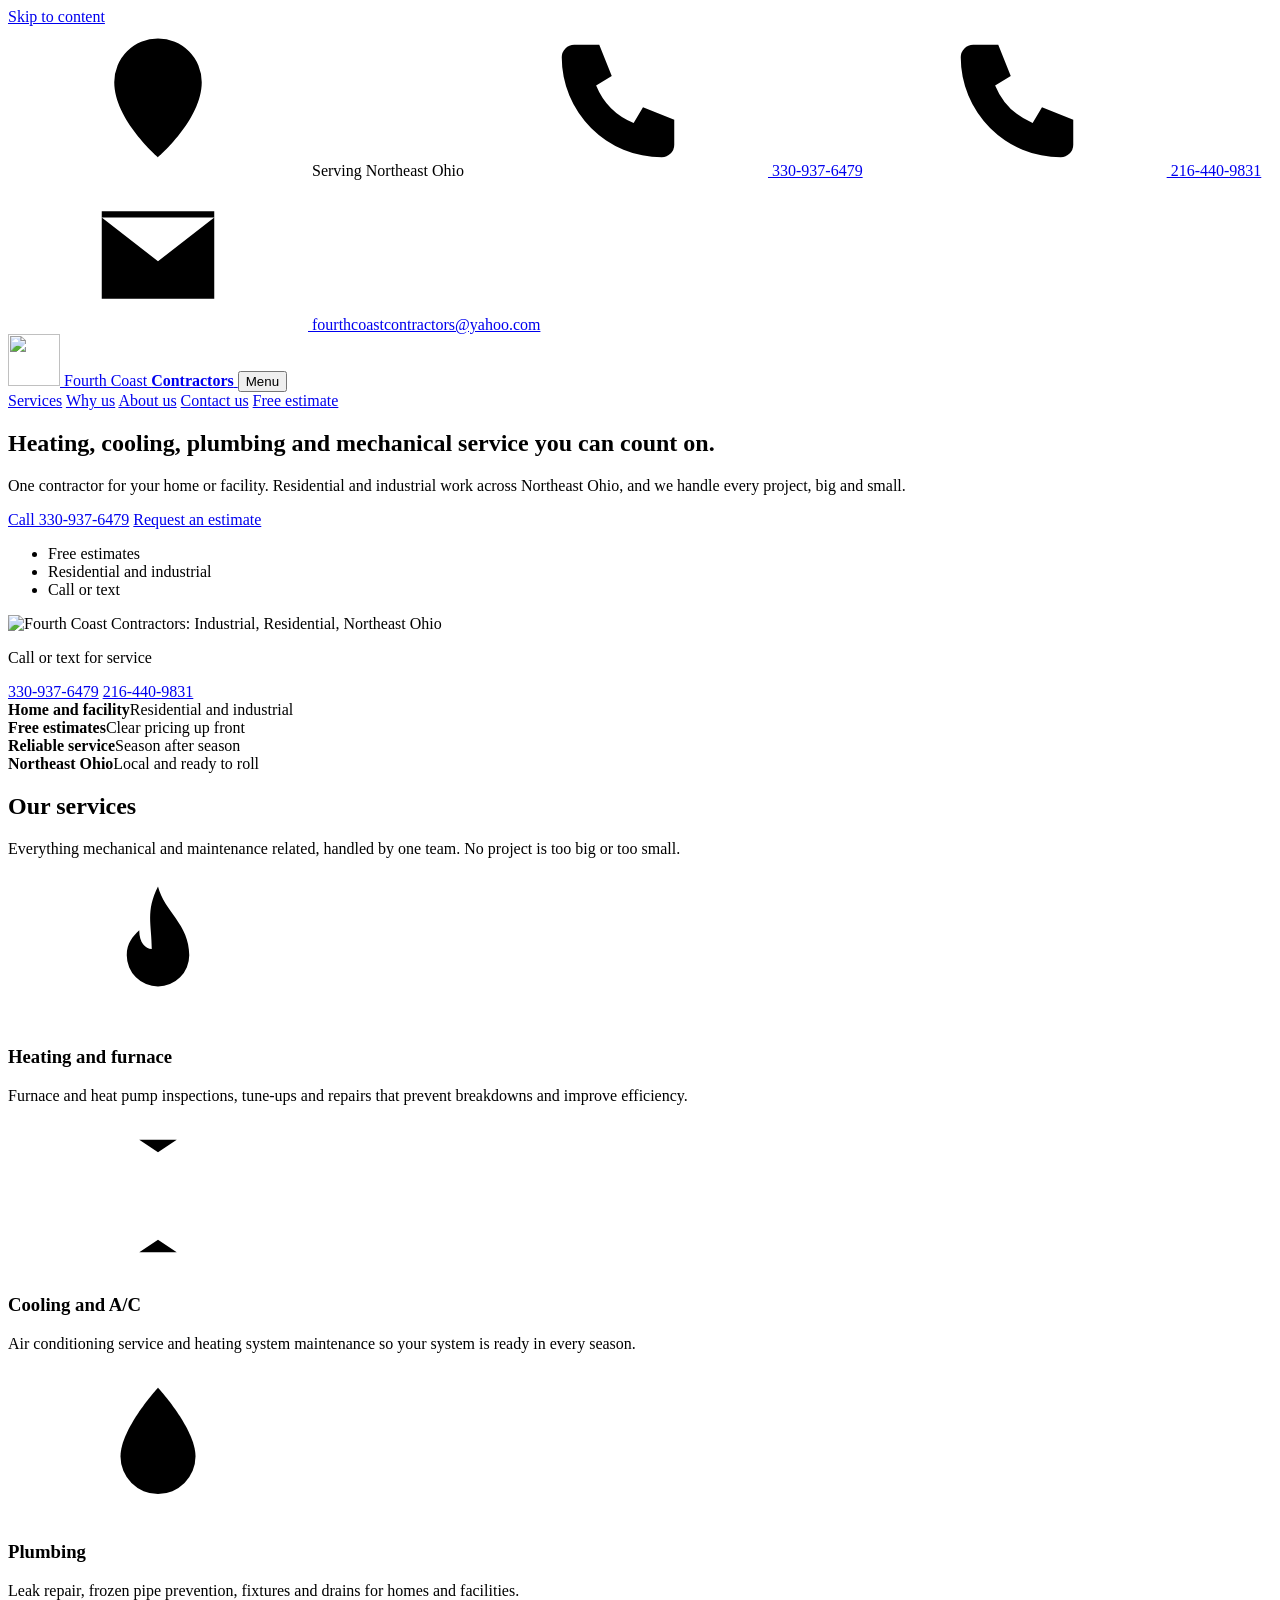
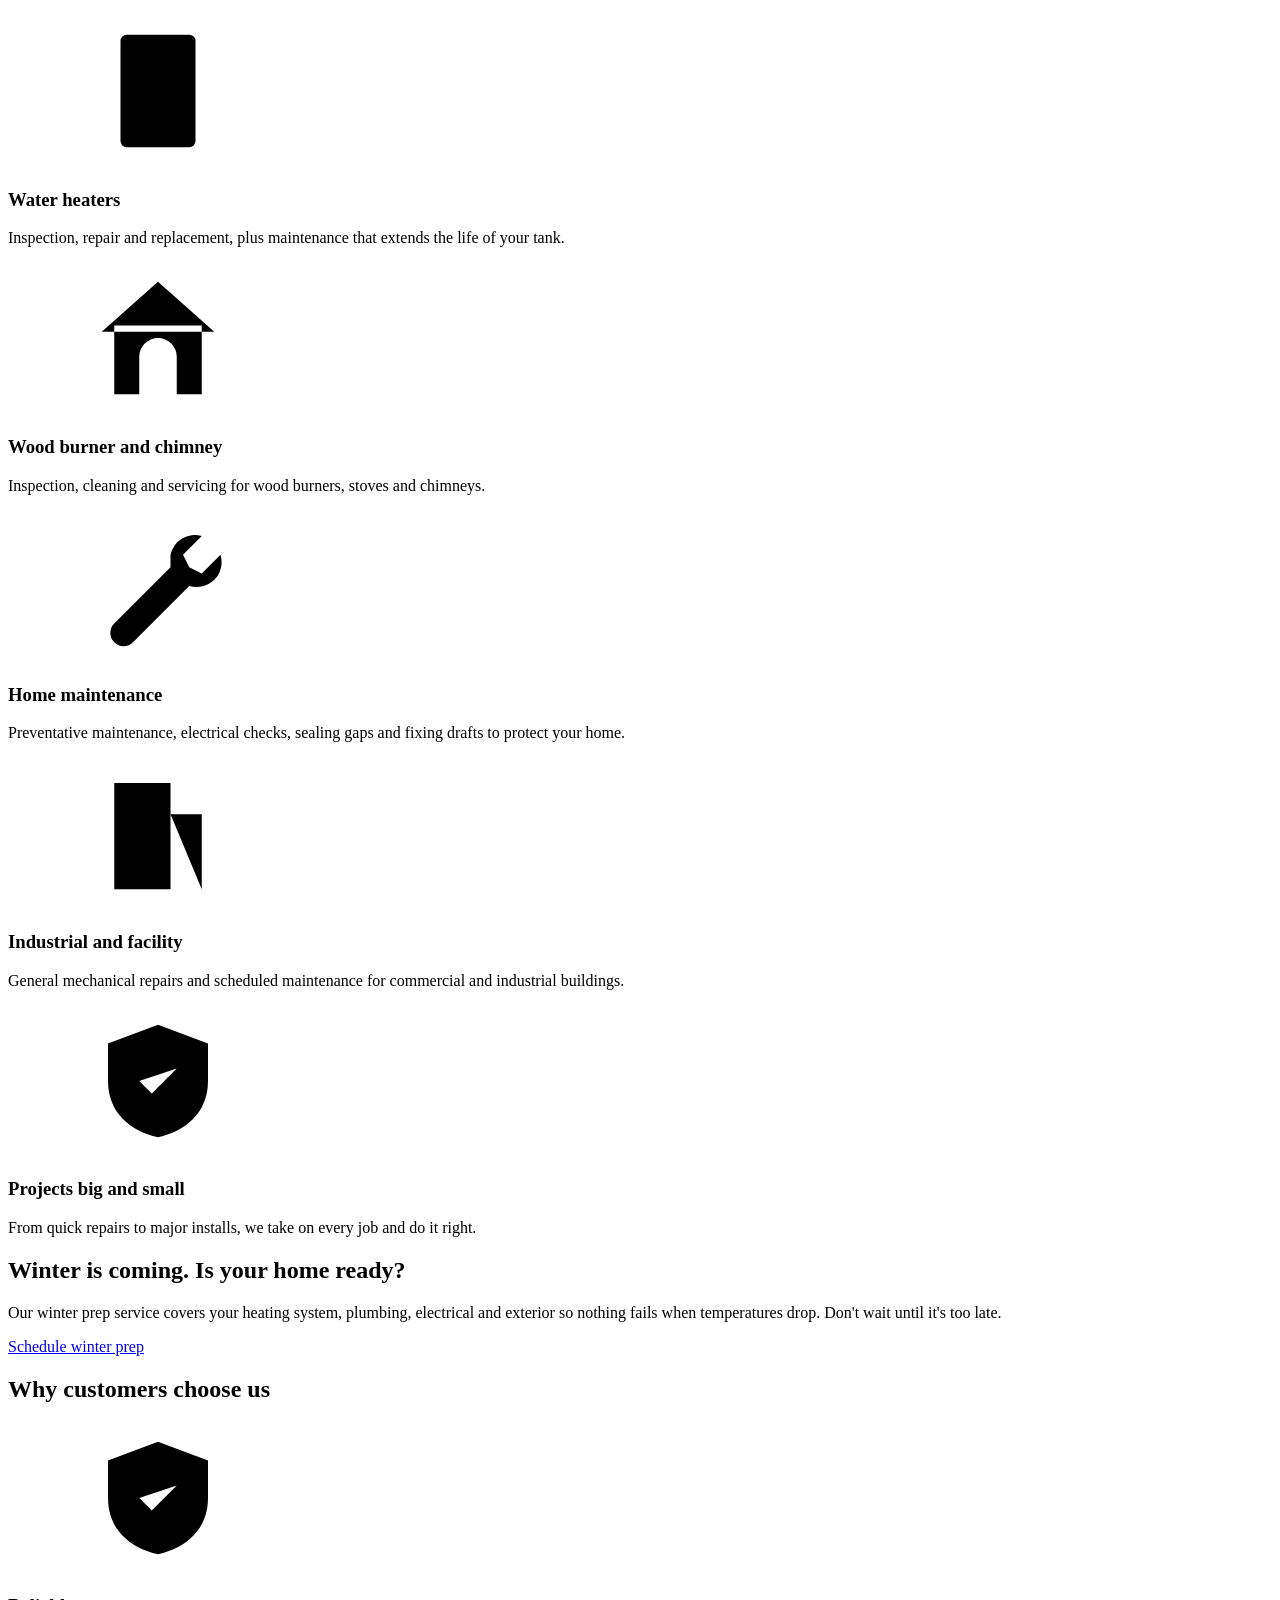
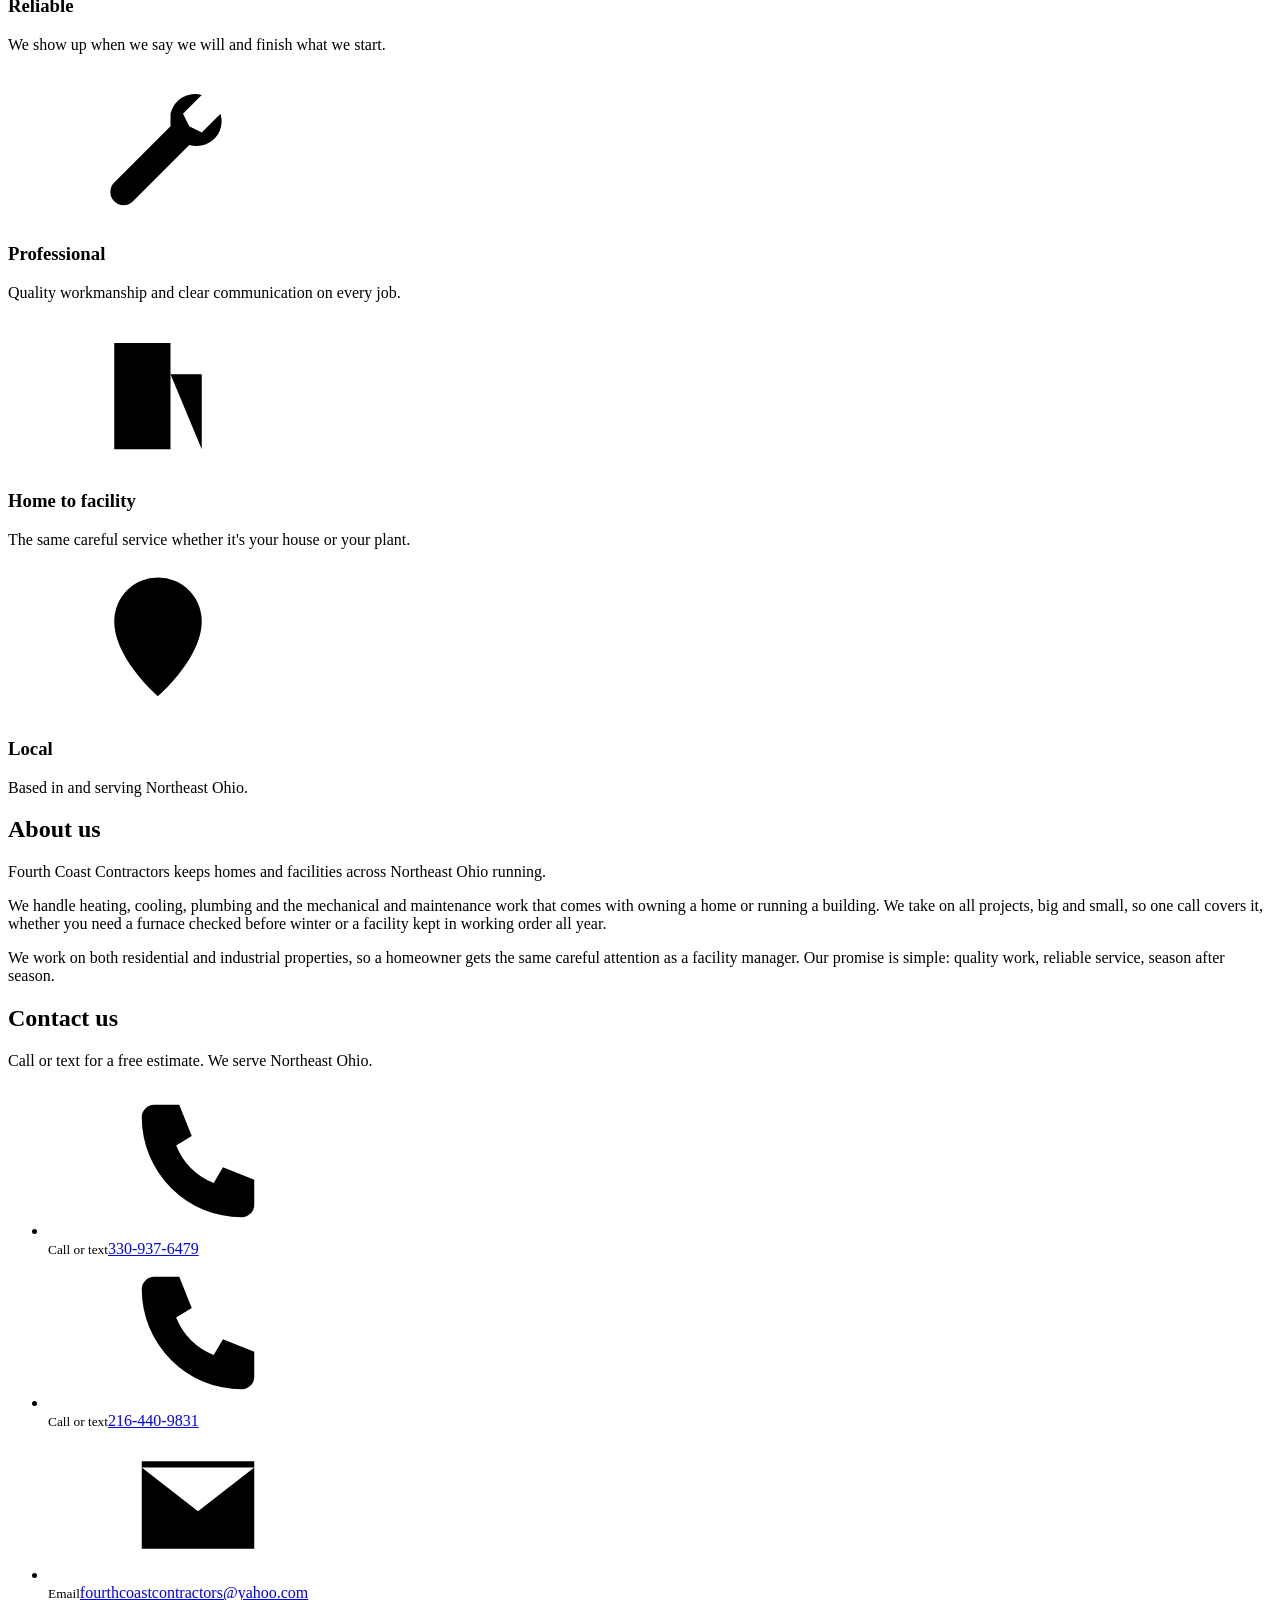
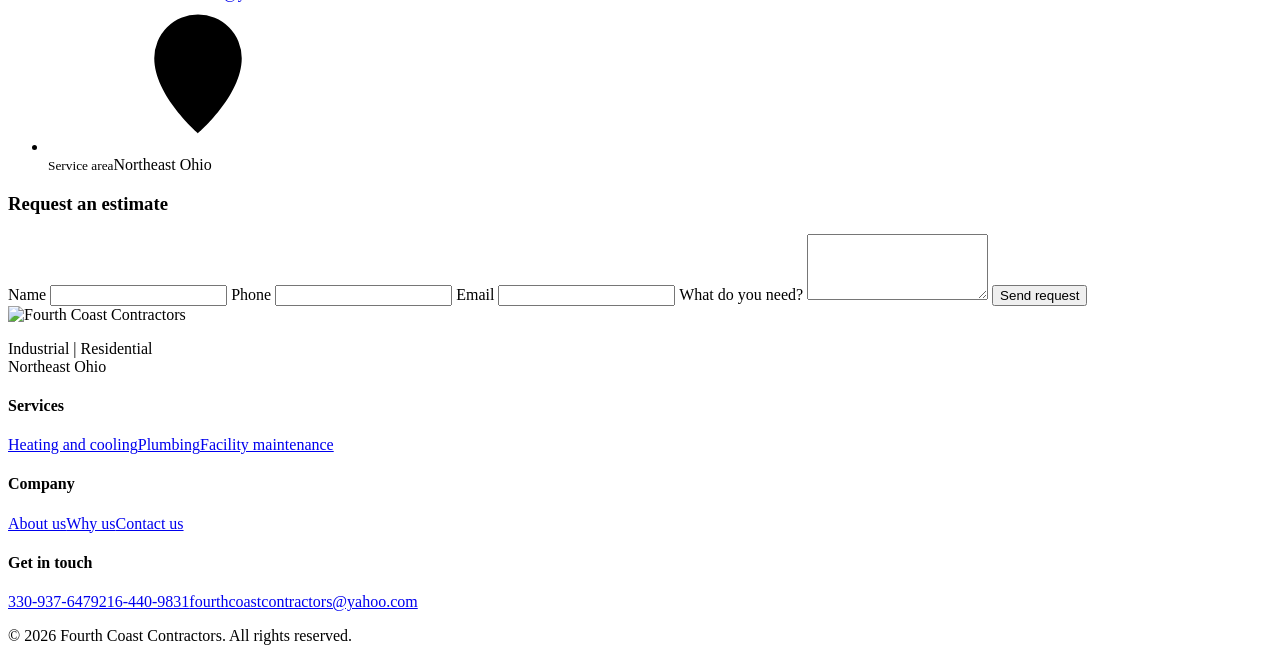
==== index.html @ 5d420573 "Add files via upload" ====
<!DOCTYPE html>
<html lang="en">
<head>
<meta charset="utf-8">
<meta name="viewport" content="width=device-width, initial-scale=1">
<title>Fourth Coast Contractors | HVAC, Plumbing &amp; Mechanical Service in Northeast Ohio</title>
<meta name="description" content="Residential and industrial heating, cooling, plumbing and mechanical maintenance across Northeast Ohio. Projects big and small. Call or text 330-937-6479.">
<meta property="og:title" content="Fourth Coast Contractors">
<meta property="og:description" content="Home and facility heating, cooling, plumbing and mechanical service in Northeast Ohio.">
<meta property="og:image" content="assets/logo.png">
<link rel="icon" href="assets/favicon.png">
<link rel="preconnect" href="https://fonts.googleapis.com">
<link rel="preconnect" href="https://fonts.gstatic.com" crossorigin>
<link href="https://fonts.googleapis.com/css2?family=Barlow+Condensed:wght@600;700;800&family=Barlow:wght@400;500;600&display=swap" rel="stylesheet">
<link rel="stylesheet" href="css/styles.css">
</head>
<body>

<svg width="0" height="0" style="position:absolute" aria-hidden="true">
  <defs>
    <symbol id="i-flame" viewBox="0 0 24 24"><path d="M12 2c1 4 5 6 5 11a5 5 0 0 1-10 0c0-2 1-3 2-4 0 2 1 3 2 3 0-4-1-6 1-10z"/></symbol>
    <symbol id="i-snow" viewBox="0 0 24 24"><path d="M12 2v20M4 7l16 10M20 7 4 17M9 3l3 2 3-2M9 21l3-2 3 2"/></symbol>
    <symbol id="i-drop" viewBox="0 0 24 24"><path d="M12 3s6 6.5 6 11a6 6 0 0 1-12 0c0-4.5 6-11 6-11z"/></symbol>
    <symbol id="i-tank" viewBox="0 0 24 24"><path d="M7 3h10a1 1 0 0 1 1 1v16a1 1 0 0 1-1 1H7a1 1 0 0 1-1-1V4a1 1 0 0 1 1-1zM9 17h6M9 7h6"/></symbol>
    <symbol id="i-hearth" viewBox="0 0 24 24"><path d="M3 11 12 3l9 8M5 10v11h14V10M9 21v-6a3 3 0 0 1 6 0v6"/></symbol>
    <symbol id="i-chimney" viewBox="0 0 24 24"><path d="M8 21V9h8v12M6 9h12M10 5h4v4h-4zM11 2c0 1 2 1 2 2"/></symbol>
    <symbol id="i-wrench" viewBox="0 0 24 24"><path d="M14 7a4 4 0 0 1 5-3l-3 3 1 2 2 1 3-3a4 4 0 0 1-5 5L8 21a2 2 0 0 1-3-3l9-9z"/></symbol>
    <symbol id="i-build" viewBox="0 0 24 24"><path d="M3 21h18M5 21V4h9v17M14 9h5v12M8 8h3M8 12h3M8 16h3"/></symbol>
    <symbol id="i-check" viewBox="0 0 24 24"><path d="M12 3l8 3v6c0 5-3.5 8-8 9-4.5-1-8-4-8-9V6zM9 12l2 2 4-4"/></symbol>
    <symbol id="i-phone" viewBox="0 0 24 24"><path d="M5 3h4l2 5-2.5 1.5a11 11 0 0 0 6 6L16 13l5 2v4a2 2 0 0 1-2 2A16 16 0 0 1 3 5a2 2 0 0 1 2-2z"/></symbol>
    <symbol id="i-mail" viewBox="0 0 24 24"><path d="M3 5h18v14H3zM3 6l9 7 9-7"/></symbol>
    <symbol id="i-pin" viewBox="0 0 24 24"><path d="M12 21s7-6 7-12a7 7 0 0 0-14 0c0 6 7 12 7 12zM12 11.5a2.5 2.5 0 1 0 0-5 2.5 2.5 0 0 0 0 5z"/></symbol>
  </defs>
</svg>

<a class="skip" href="#main">Skip to content</a>

<div class="topbar">
  <div class="wrap">
    <span><svg class="ic"><use href="#i-pin"/></svg> Serving Northeast Ohio</span>
    <span class="topbar-links">
      <a href="tel:+13309376479"><svg class="ic"><use href="#i-phone"/></svg> 330-937-6479</a>
      <a href="tel:+12164409831"><svg class="ic"><use href="#i-phone"/></svg> 216-440-9831</a>
      <a class="hide-sm" href="mailto:fourthcoastcontractors@yahoo.com"><svg class="ic"><use href="#i-mail"/></svg> fourthcoastcontractors@yahoo.com</a>
    </span>
  </div>
</div>

<header class="header">
  <div class="wrap header-in">
    <a class="brand" href="#top" aria-label="Fourth Coast Contractors home">
      <img src="assets/logo.png" alt="" width="52" height="52">
      <span>Fourth Coast <b>Contractors</b></span>
    </a>
    <button class="menu-btn" aria-expanded="false" aria-controls="nav">Menu</button>
    <nav id="nav" class="nav" aria-label="Main">
      <a href="#services">Services</a>
      <a href="#why">Why us</a>
      <a href="#about">About us</a>
      <a href="#contact">Contact us</a>
      <a class="btn btn-red" href="#contact">Free estimate</a>
    </nav>
  </div>
</header>

<main id="main">

<section class="hero" id="top">
  <div class="wrap hero-in">
    <div class="hero-copy">
      <h1>Heating, cooling, plumbing and mechanical service you can count on.</h1>
      <p>One contractor for your home or facility. Residential and industrial work across Northeast Ohio, and we handle every project, big and small.</p>
      <div class="actions">
        <a class="btn btn-red" href="tel:+13309376479">Call 330-937-6479</a>
        <a class="btn btn-outline" href="#contact">Request an estimate</a>
      </div>
      <ul class="ticks">
        <li>Free estimates</li>
        <li>Residential and industrial</li>
        <li>Call or text</li>
      </ul>
    </div>
    <div class="hero-card">
      <img src="assets/logo.png" alt="Fourth Coast Contractors: Industrial, Residential, Northeast Ohio" width="320" height="320">
      <p class="hc-label">Call or text for service</p>
      <a href="tel:+13309376479">330-937-6479</a>
      <a href="tel:+12164409831">216-440-9831</a>
    </div>
  </div>
</section>

<section class="trust">
  <div class="wrap trust-in">
    <div><strong>Home and facility</strong><span>Residential and industrial</span></div>
    <div><strong>Free estimates</strong><span>Clear pricing up front</span></div>
    <div><strong>Reliable service</strong><span>Season after season</span></div>
    <div><strong>Northeast Ohio</strong><span>Local and ready to roll</span></div>
  </div>
</section>

<section class="section" id="services">
  <div class="wrap">
    <div class="sec-head">
      <h2>Our services</h2>
      <p>Everything mechanical and maintenance related, handled by one team. No project is too big or too small.</p>
    </div>
    <div class="grid">
      <article class="card"><svg class="ic-lg"><use href="#i-flame"/></svg><h3>Heating and furnace</h3><p>Furnace and heat pump inspections, tune-ups and repairs that prevent breakdowns and improve efficiency.</p></article>
      <article class="card"><svg class="ic-lg"><use href="#i-snow"/></svg><h3>Cooling and A/C</h3><p>Air conditioning service and heating system maintenance so your system is ready in every season.</p></article>
      <article class="card"><svg class="ic-lg"><use href="#i-drop"/></svg><h3>Plumbing</h3><p>Leak repair, frozen pipe prevention, fixtures and drains for homes and facilities.</p></article>
      <article class="card"><svg class="ic-lg"><use href="#i-tank"/></svg><h3>Water heaters</h3><p>Inspection, repair and replacement, plus maintenance that extends the life of your tank.</p></article>
      <article class="card"><svg class="ic-lg"><use href="#i-hearth"/></svg><h3>Wood burner and chimney</h3><p>Inspection, cleaning and servicing for wood burners, stoves and chimneys.</p></article>
      <article class="card"><svg class="ic-lg"><use href="#i-wrench"/></svg><h3>Home maintenance</h3><p>Preventative maintenance, electrical checks, sealing gaps and fixing drafts to protect your home.</p></article>
      <article class="card"><svg class="ic-lg"><use href="#i-build"/></svg><h3>Industrial and facility</h3><p>General mechanical repairs and scheduled maintenance for commercial and industrial buildings.</p></article>
      <article class="card"><svg class="ic-lg"><use href="#i-check"/></svg><h3>Projects big and small</h3><p>From quick repairs to major installs, we take on every job and do it right.</p></article>
    </div>
  </div>
</section>

<section class="winter">
  <div class="wrap winter-in">
    <div>
      <h2>Winter is coming. Is your home ready?</h2>
      <p>Our winter prep service covers your heating system, plumbing, electrical and exterior so nothing fails when temperatures drop. Don't wait until it's too late.</p>
    </div>
    <a class="btn btn-white" href="#contact">Schedule winter prep</a>
  </div>
</section>

<section class="section alt" id="why">
  <div class="wrap">
    <div class="sec-head">
      <h2>Why customers choose us</h2>
    </div>
    <div class="why">
      <div><svg class="ic-lg"><use href="#i-check"/></svg><h3>Reliable</h3><p>We show up when we say we will and finish what we start.</p></div>
      <div><svg class="ic-lg"><use href="#i-wrench"/></svg><h3>Professional</h3><p>Quality workmanship and clear communication on every job.</p></div>
      <div><svg class="ic-lg"><use href="#i-build"/></svg><h3>Home to facility</h3><p>The same careful service whether it's your house or your plant.</p></div>
      <div><svg class="ic-lg"><use href="#i-pin"/></svg><h3>Local</h3><p>Based in and serving Northeast Ohio.</p></div>
    </div>
  </div>
</section>

<section class="section" id="about">
  <div class="wrap split">
    <div>
      <h2>About us</h2>
      <p class="lead">Fourth Coast Contractors keeps homes and facilities across Northeast Ohio running.</p>
    </div>
    <div class="prose">
      <p>We handle heating, cooling, plumbing and the mechanical and maintenance work that comes with owning a home or running a building. We take on all projects, big and small, so one call covers it, whether you need a furnace checked before winter or a facility kept in working order all year.</p>
      <p>We work on both residential and industrial properties, so a homeowner gets the same careful attention as a facility manager. Our promise is simple: quality work, reliable service, season after season.</p>
    </div>
  </div>
</section>

<section class="section dark" id="contact">
  <div class="wrap split">
    <div>
      <h2>Contact us</h2>
      <p class="lead">Call or text for a free estimate. We serve Northeast Ohio.</p>
      <ul class="contact-list">
        <li><svg class="ic"><use href="#i-phone"/></svg><div><small>Call or text</small><a href="tel:+13309376479">330-937-6479</a></div></li>
        <li><svg class="ic"><use href="#i-phone"/></svg><div><small>Call or text</small><a href="tel:+12164409831">216-440-9831</a></div></li>
        <li><svg class="ic"><use href="#i-mail"/></svg><div><small>Email</small><a href="mailto:fourthcoastcontractors@yahoo.com">fourthcoastcontractors@yahoo.com</a></div></li>
        <li><svg class="ic"><use href="#i-pin"/></svg><div><small>Service area</small>Northeast Ohio</div></li>
      </ul>
    </div>
    <!-- Opens the visitor's email app. To receive submissions directly, replace the action with a Formspree URL (see README). -->
    <form class="form" action="mailto:fourthcoastcontractors@yahoo.com" method="post" enctype="text/plain">
      <h3>Request an estimate</h3>
      <label>Name <input type="text" name="Name" autocomplete="name" required></label>
      <label>Phone <input type="tel" name="Phone" autocomplete="tel" required></label>
      <label>Email <input type="email" name="Email" autocomplete="email"></label>
      <label>What do you need? <textarea name="Message" rows="4" required></textarea></label>
      <button class="btn btn-red" type="submit">Send request</button>
    </form>
  </div>
</section>

</main>

<footer class="footer">
  <div class="wrap footer-in">
    <div class="f-brand"><img src="assets/logo.png" alt="Fourth Coast Contractors" width="84" height="84"><p>Industrial | Residential<br>Northeast Ohio</p></div>
    <div><h4>Services</h4><a href="#services">Heating and cooling</a><a href="#services">Plumbing</a><a href="#services">Facility maintenance</a></div>
    <div><h4>Company</h4><a href="#about">About us</a><a href="#why">Why us</a><a href="#contact">Contact us</a></div>
    <div><h4>Get in touch</h4><a href="tel:+13309376479">330-937-6479</a><a href="tel:+12164409831">216-440-9831</a><a href="mailto:fourthcoastcontractors@yahoo.com">fourthcoastcontractors@yahoo.com</a></div>
  </div>
  <p class="copy">&copy; <span id="yr">2026</span> Fourth Coast Contractors. All rights reserved.</p>
</footer>

<script src="js/main.js"></script>
</body>
</html>
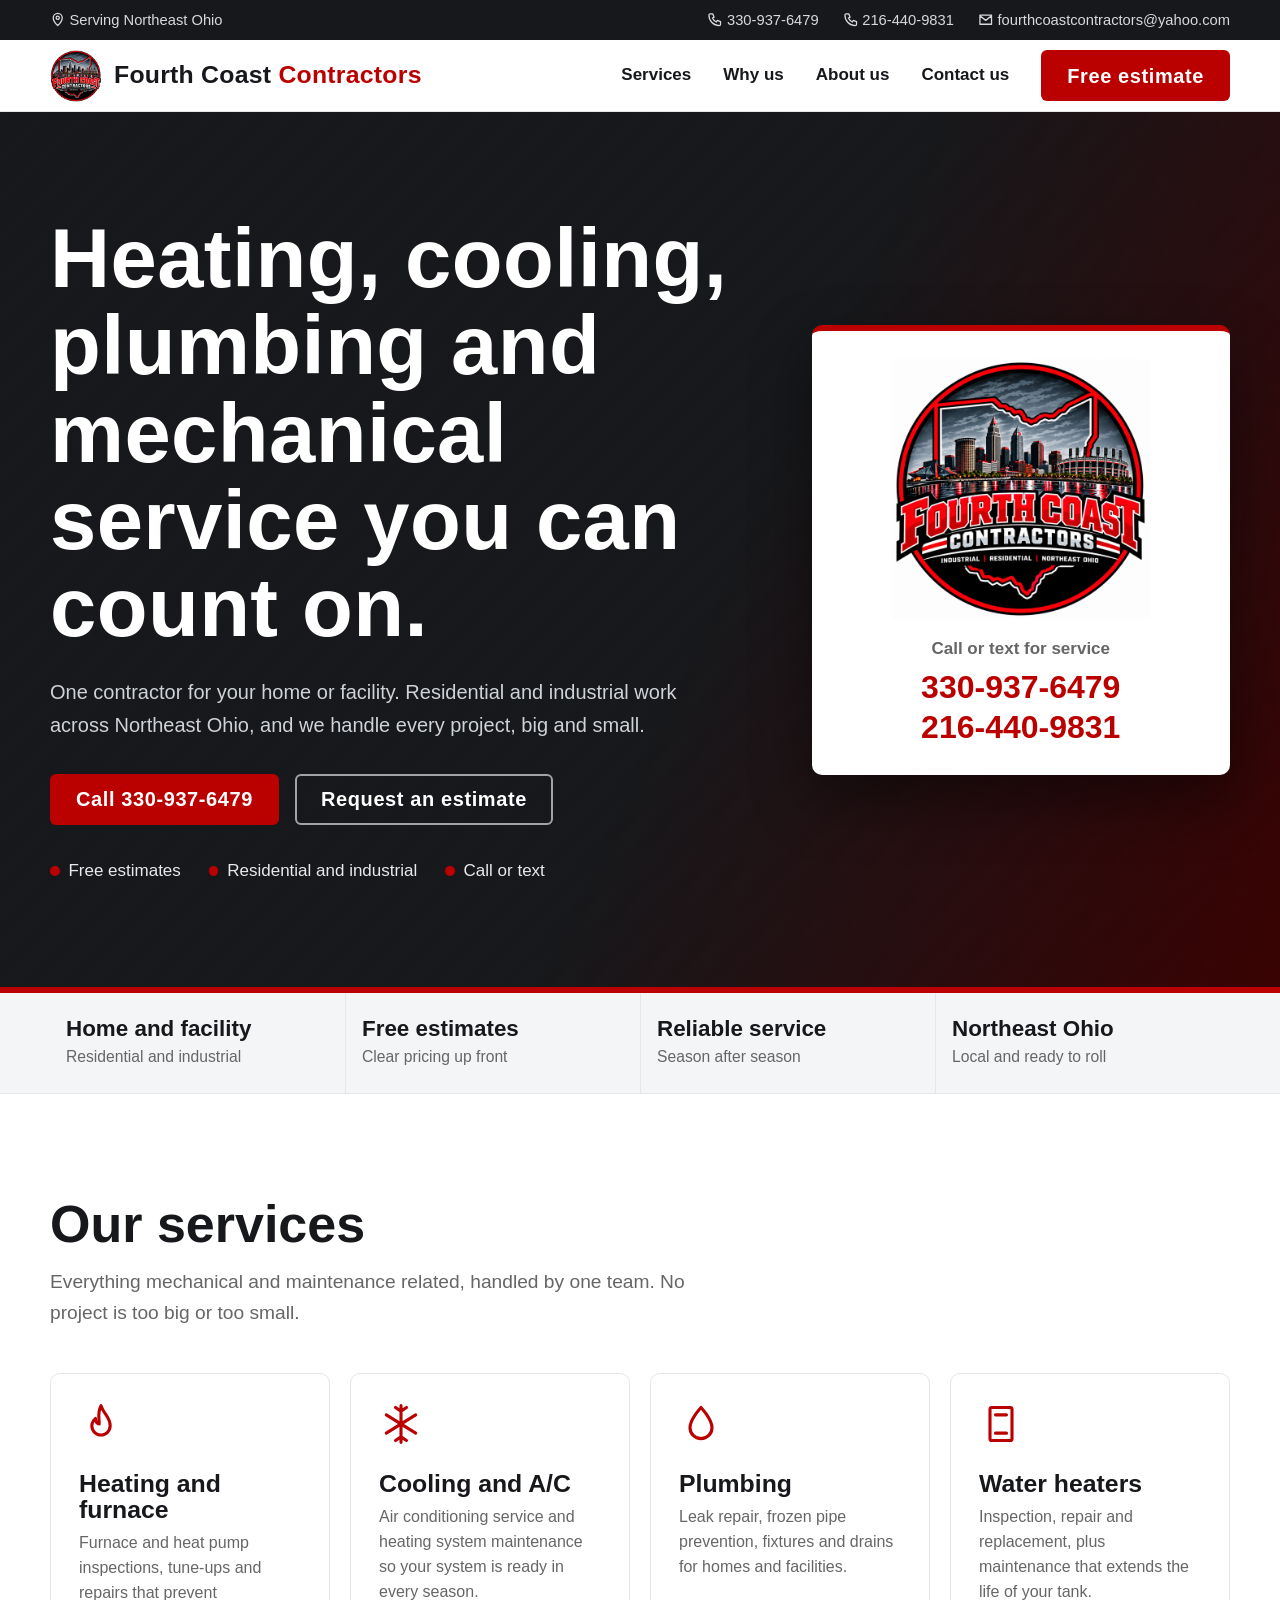
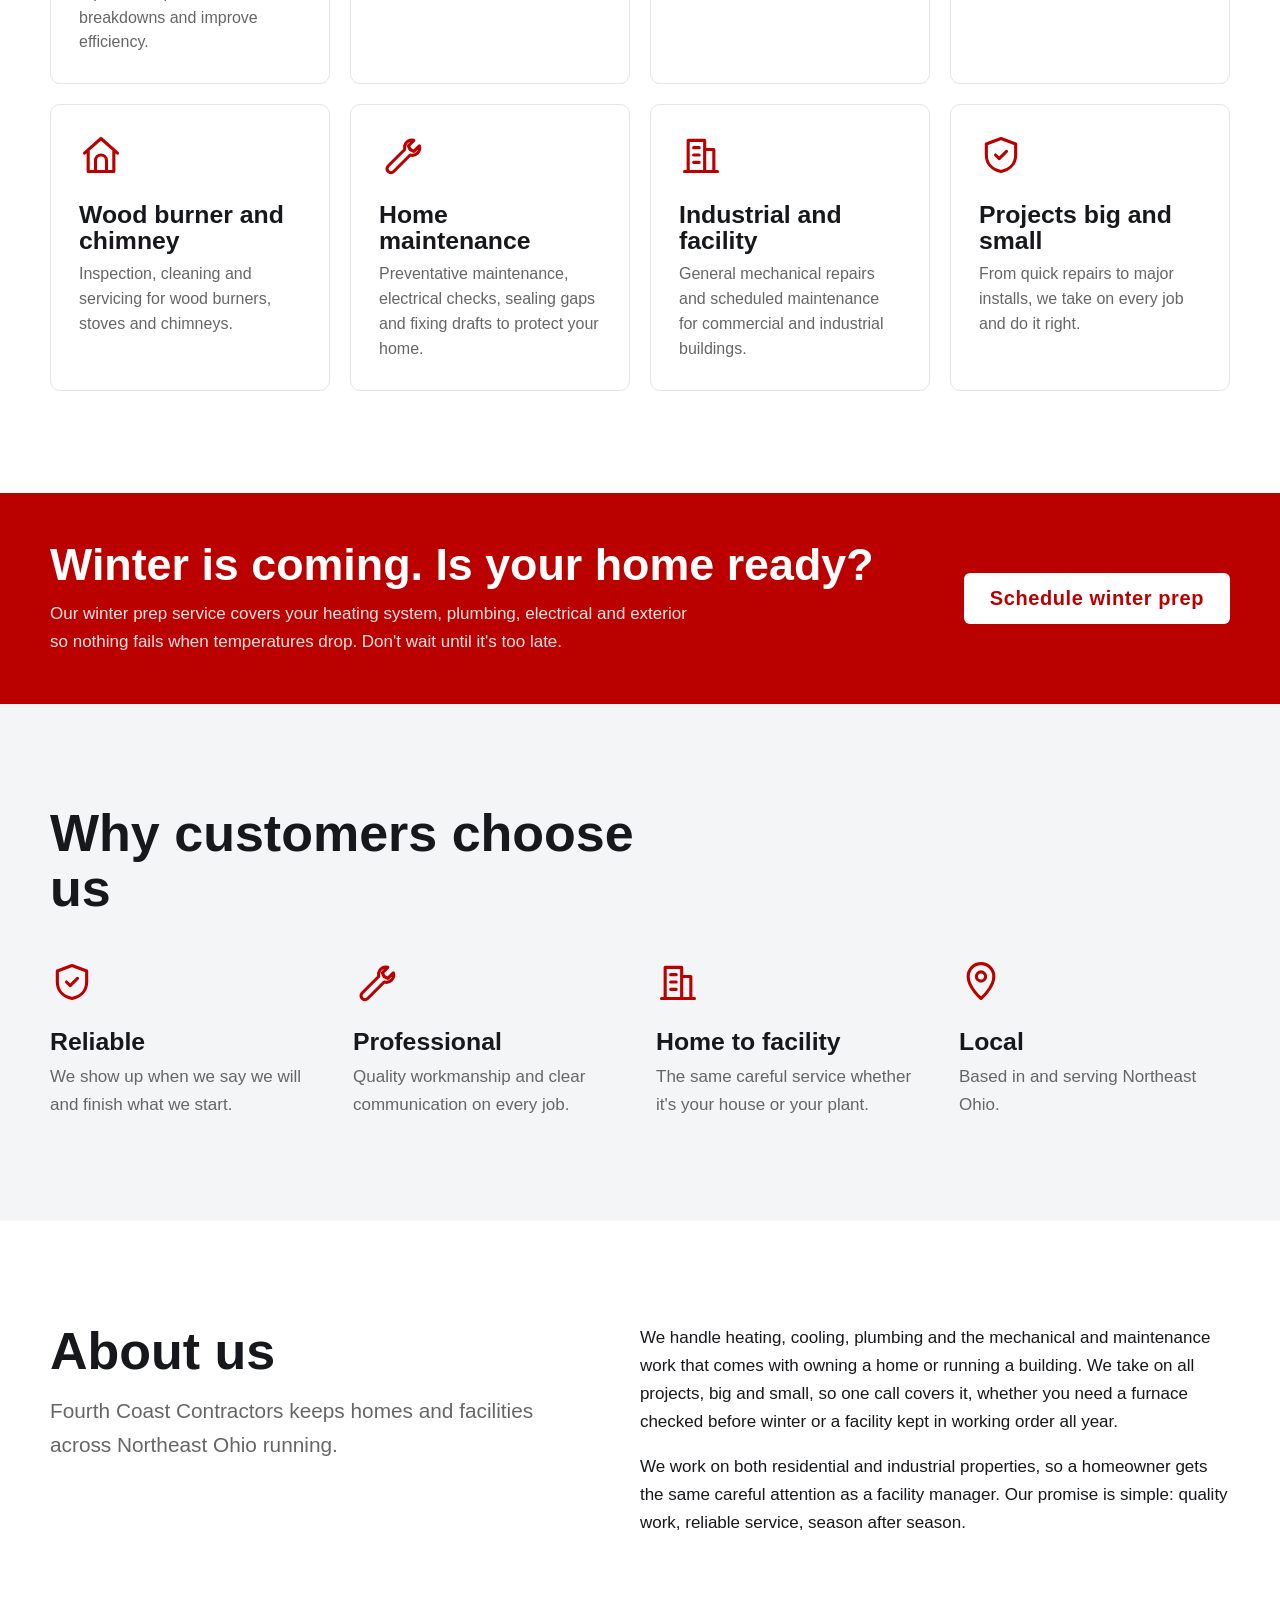
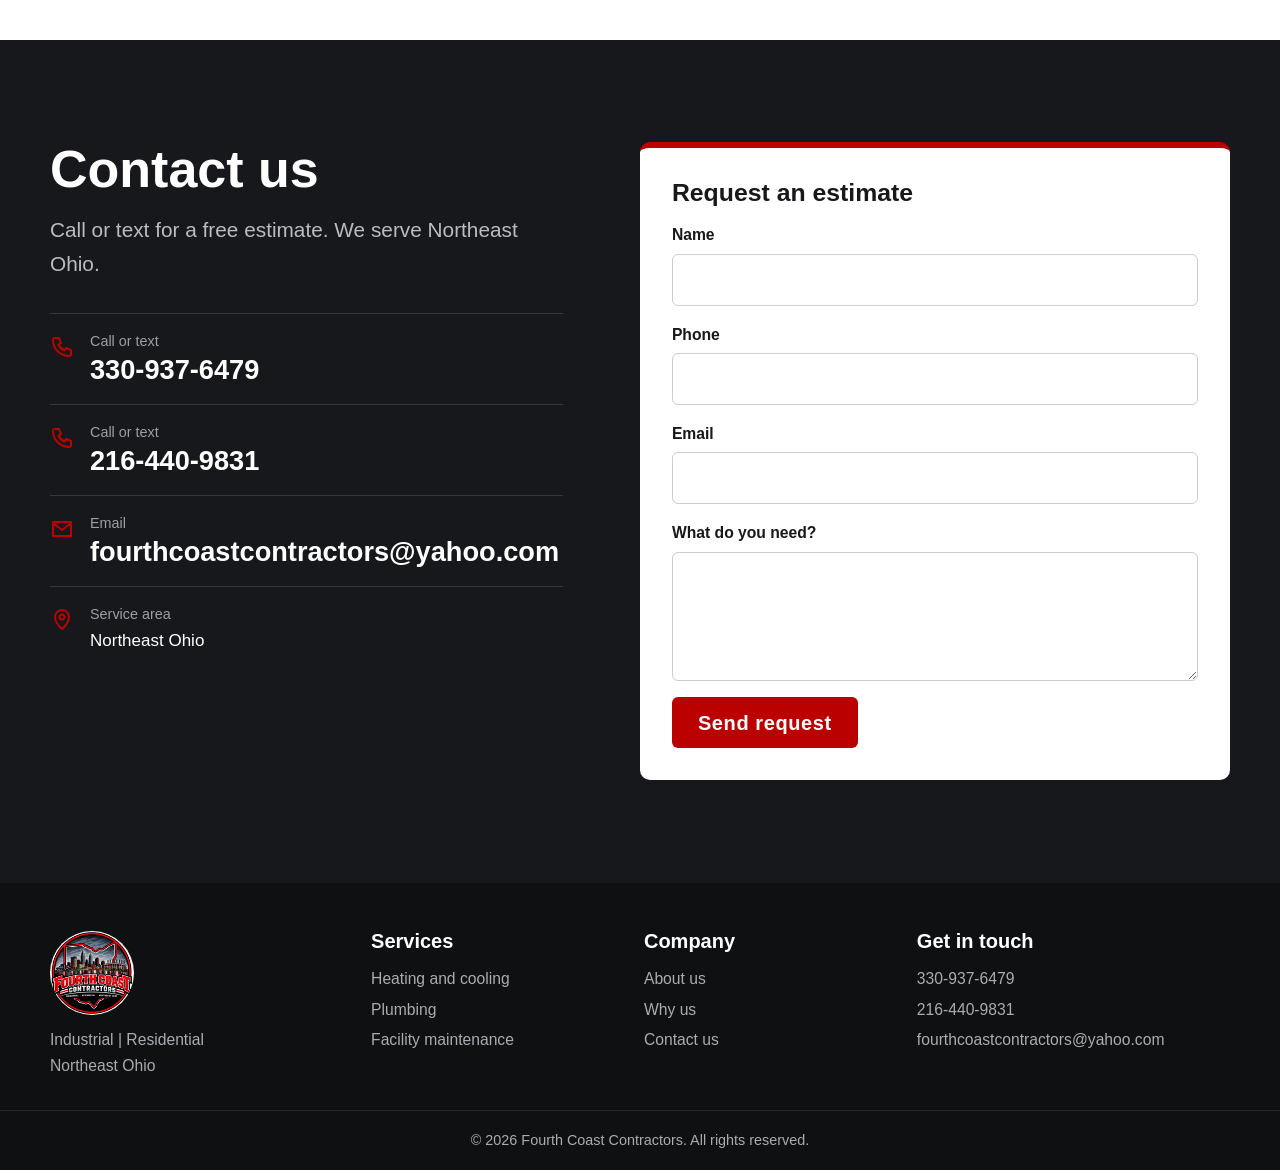
==== commit 1274831d: "Add files via upload" ====
--- a/index.html
+++ b/index.html
@@ -7,12 +7,12 @@
 <meta name="description" content="Residential and industrial heating, cooling, plumbing and mechanical maintenance across Northeast Ohio. Projects big and small. Call or text 330-937-6479.">
 <meta property="og:title" content="Fourth Coast Contractors">
 <meta property="og:description" content="Home and facility heating, cooling, plumbing and mechanical service in Northeast Ohio.">
-<meta property="og:image" content="assets/logo.png">
-<link rel="icon" href="assets/favicon.png">
+<meta property="og:image" content="logo.png">
+<link rel="icon" href="favicon.png">
 <link rel="preconnect" href="https://fonts.googleapis.com">
 <link rel="preconnect" href="https://fonts.gstatic.com" crossorigin>
 <link href="https://fonts.googleapis.com/css2?family=Barlow+Condensed:wght@600;700;800&family=Barlow:wght@400;500;600&display=swap" rel="stylesheet">
-<link rel="stylesheet" href="css/styles.css">
+<link rel="stylesheet" href="styles.css">
 </head>
 <body>
 
@@ -49,7 +49,7 @@
 <header class="header">
   <div class="wrap header-in">
     <a class="brand" href="#top" aria-label="Fourth Coast Contractors home">
-      <img src="assets/logo.png" alt="" width="52" height="52">
+      <img src="logo.png" alt="" width="52" height="52">
       <span>Fourth Coast <b>Contractors</b></span>
     </a>
     <button class="menu-btn" aria-expanded="false" aria-controls="nav">Menu</button>
@@ -81,7 +81,7 @@
       </ul>
     </div>
     <div class="hero-card">
-      <img src="assets/logo.png" alt="Fourth Coast Contractors: Industrial, Residential, Northeast Ohio" width="320" height="320">
+      <img src="logo.png" alt="Fourth Coast Contractors: Industrial, Residential, Northeast Ohio" width="320" height="320">
       <p class="hc-label">Call or text for service</p>
       <a href="tel:+13309376479">330-937-6479</a>
       <a href="tel:+12164409831">216-440-9831</a>
@@ -182,7 +182,7 @@
 
 <footer class="footer">
   <div class="wrap footer-in">
-    <div class="f-brand"><img src="assets/logo.png" alt="Fourth Coast Contractors" width="84" height="84"><p>Industrial | Residential<br>Northeast Ohio</p></div>
+    <div class="f-brand"><img src="logo.png" alt="Fourth Coast Contractors" width="84" height="84"><p>Industrial | Residential<br>Northeast Ohio</p></div>
     <div><h4>Services</h4><a href="#services">Heating and cooling</a><a href="#services">Plumbing</a><a href="#services">Facility maintenance</a></div>
     <div><h4>Company</h4><a href="#about">About us</a><a href="#why">Why us</a><a href="#contact">Contact us</a></div>
     <div><h4>Get in touch</h4><a href="tel:+13309376479">330-937-6479</a><a href="tel:+12164409831">216-440-9831</a><a href="mailto:fourthcoastcontractors@yahoo.com">fourthcoastcontractors@yahoo.com</a></div>
@@ -190,6 +190,6 @@
   <p class="copy">&copy; <span id="yr">2026</span> Fourth Coast Contractors. All rights reserved.</p>
 </footer>
 
-<script src="js/main.js"></script>
+<script src="main.js"></script>
 </body>
 </html>
--- a/styles.css
+++ b/styles.css
@@ -0,0 +1,157 @@
+:root{
+  --scarlet:#BB0000;
+  --scarlet-dark:#900000;
+  --gray:#666666;
+  --ink:#16181b;
+  --ink-2:#22262b;
+  --line:#e4e6e9;
+  --paper:#f4f5f6;
+  --white:#fff;
+  --head:'Barlow Condensed','Arial Narrow',Arial,sans-serif;
+  --body:'Barlow',Arial,Helvetica,sans-serif;
+  --radius:10px;
+}
+*{box-sizing:border-box}
+html{scroll-behavior:smooth;scroll-padding-top:90px}
+body{margin:0;font:400 1.0625rem/1.65 var(--body);color:var(--ink);background:var(--white);-webkit-font-smoothing:antialiased}
+img{max-width:100%;height:auto;display:block}
+a{color:inherit}
+h1,h2,h3,h4{font-family:var(--head);margin:0;line-height:1.05;font-weight:800}
+h2{font-size:clamp(2.2rem,4.5vw,3.25rem)}
+h3{font-size:1.55rem;font-weight:700}
+p{margin:0}
+.wrap{width:min(1180px,100% - 2.5rem);margin-inline:auto}
+.skip{position:absolute;left:-999px;top:0;background:var(--scarlet);color:#fff;padding:.6rem 1rem;z-index:100}
+.skip:focus{left:0}
+a:focus-visible,button:focus-visible,input:focus-visible,textarea:focus-visible{outline:3px solid var(--scarlet);outline-offset:2px}
+.ic{width:1.05em;height:1.05em;vertical-align:-.15em;fill:none;stroke:currentColor;stroke-width:2;stroke-linecap:round;stroke-linejoin:round}
+.ic-lg{width:44px;height:44px;fill:none;stroke:var(--scarlet);stroke-width:1.7;stroke-linecap:round;stroke-linejoin:round;margin-bottom:1rem}
+
+/* top bar */
+.topbar{background:var(--ink);color:#d7d9dc;font-size:.92rem}
+.topbar .wrap{display:flex;justify-content:space-between;align-items:center;gap:1rem;padding:.5rem 0;flex-wrap:wrap}
+.topbar-links{display:flex;gap:1.5rem;flex-wrap:wrap}
+.topbar a{text-decoration:none}
+.topbar a:hover{color:#fff;text-decoration:underline}
+
+/* header */
+.header{position:sticky;top:0;z-index:50;background:rgba(255,255,255,.97);backdrop-filter:blur(8px);border-bottom:1px solid var(--line)}
+.header-in{display:flex;align-items:center;justify-content:space-between;gap:1rem;padding:.6rem 0}
+.brand{display:flex;align-items:center;gap:.75rem;text-decoration:none;font:700 1.55rem/1 var(--head);letter-spacing:.01em}
+.brand b{color:var(--scarlet);font-weight:800}
+.brand img{border-radius:50%}
+.nav{display:flex;align-items:center;gap:2rem}
+.nav a:not(.btn){text-decoration:none;font-weight:600;padding:.4rem 0;border-bottom:2px solid transparent}
+.nav a:not(.btn):hover{border-color:var(--scarlet)}
+.menu-btn{display:none;font:700 1.1rem var(--head);background:var(--ink);color:#fff;border:0;border-radius:6px;padding:.6rem 1rem;cursor:pointer}
+
+/* buttons */
+.btn{display:inline-block;font:700 1.25rem/1 var(--head);letter-spacing:.03em;text-decoration:none;padding:.85rem 1.5rem;border-radius:6px;border:2px solid transparent;cursor:pointer;transition:background .2s,color .2s,border-color .2s}
+.btn-red{background:var(--scarlet);color:#fff}
+.btn-red:hover{background:var(--scarlet-dark)}
+.btn-outline{border-color:rgba(255,255,255,.6);color:#fff}
+.btn-outline:hover{background:#fff;color:var(--ink)}
+.btn-white{background:#fff;color:var(--scarlet)}
+.btn-white:hover{background:var(--ink);color:#fff}
+
+/* hero */
+.hero{color:#fff;background:
+  linear-gradient(115deg,rgba(22,24,27,.97) 0%,rgba(22,24,27,.9) 55%,rgba(60,0,0,.92) 100%),
+  repeating-linear-gradient(135deg,#1c1f23 0 14px,#16181b 14px 28px);
+  border-bottom:6px solid var(--scarlet)}
+.hero-in{display:grid;grid-template-columns:1.25fr .75fr;gap:4rem;align-items:center;padding:clamp(3rem,8vw,6.5rem) 0}
+.hero h1{font-size:clamp(2.9rem,6.5vw,5.25rem);letter-spacing:.005em}
+.hero-copy p{font-size:1.25rem;color:#cfd2d6;max-width:34em;margin:1.5rem 0 2rem}
+.actions{display:flex;flex-wrap:wrap;gap:1rem}
+.ticks{list-style:none;display:flex;flex-wrap:wrap;gap:.5rem 1.75rem;margin:2rem 0 0;padding:0;color:#e8e9eb;font-weight:500}
+.ticks li::before{content:"";display:inline-block;width:.6rem;height:.6rem;background:var(--scarlet);border-radius:50%;margin-right:.55rem}
+.hero-card{background:#fff;color:var(--ink);border-radius:var(--radius);padding:1.75rem;text-align:center;box-shadow:0 24px 60px rgba(0,0,0,.45);border-top:6px solid var(--scarlet)}
+.hero-card img{width:min(100%,260px);margin:0 auto 1rem}
+.hc-label{color:var(--gray);font-weight:600;margin-bottom:.25rem}
+.hero-card a{display:block;font:800 2rem/1.25 var(--head);text-decoration:none;color:var(--scarlet)}
+.hero-card a:hover{color:var(--ink)}
+
+/* trust */
+.trust{background:var(--paper);border-bottom:1px solid var(--line)}
+.trust-in{display:grid;grid-template-columns:repeat(4,1fr)}
+.trust-in div{padding:1.5rem 1rem;border-left:1px solid var(--line);display:grid;gap:.1rem}
+.trust-in div:first-child{border-left:0}
+.trust-in strong{font:700 1.4rem/1.1 var(--head)}
+.trust-in span{color:var(--gray);font-size:.98rem}
+
+/* sections */
+.section{padding:clamp(3.5rem,8vw,6.5rem) 0}
+.section.alt{background:var(--paper)}
+.sec-head{max-width:40rem;margin-bottom:2.75rem}
+.sec-head p{color:var(--gray);font-size:1.2rem;margin-top:.9rem}
+.grid{display:grid;grid-template-columns:repeat(4,1fr);gap:1.25rem}
+.card{background:#fff;border:1px solid var(--line);border-radius:var(--radius);padding:1.75rem;transition:border-color .2s,box-shadow .2s,transform .2s}
+.card:hover{border-color:var(--scarlet);box-shadow:0 12px 30px rgba(0,0,0,.08);transform:translateY(-3px)}
+.card h3{margin-bottom:.5rem}
+.card p{color:var(--gray);font-size:1rem;line-height:1.55}
+
+/* winter */
+.winter{background:var(--scarlet);color:#fff}
+.winter-in{display:flex;flex-wrap:wrap;align-items:center;justify-content:space-between;gap:1.5rem 3rem;padding:3rem 0}
+.winter h2{font-size:clamp(2rem,4vw,2.8rem)}
+.winter p{margin-top:.75rem;max-width:40rem;color:#ffe3e3}
+
+/* why */
+.why{display:grid;grid-template-columns:repeat(4,1fr);gap:2rem}
+.why p{color:var(--gray);margin-top:.5rem}
+
+/* split */
+.split{display:grid;grid-template-columns:1fr 1.15fr;gap:clamp(2rem,6vw,5rem);align-items:start}
+.lead{font-size:1.3rem;color:var(--gray);margin-top:1rem;max-width:26em}
+.prose p+p{margin-top:1.1rem}
+.prose{max-width:38em}
+
+/* contact */
+.dark{background:var(--ink);color:#fff}
+.dark .lead{color:#b9bdc2}
+.contact-list{list-style:none;margin:2rem 0 0;padding:0}
+.contact-list li{display:flex;gap:1rem;align-items:flex-start;padding:1rem 0;border-top:1px solid #343840}
+.contact-list .ic{width:1.5rem;height:1.5rem;color:var(--scarlet);margin-top:.3rem;flex:none}
+.contact-list small{display:block;color:#9aa0a6;font-size:.9rem}
+.contact-list a{font:700 1.7rem/1.2 var(--head);text-decoration:none;word-break:break-word}
+.contact-list a:hover{color:#ff6a6a}
+.form{background:#fff;color:var(--ink);border-radius:var(--radius);padding:2rem;display:grid;gap:1rem;border-top:6px solid var(--scarlet)}
+.form label{display:grid;gap:.35rem;font-weight:600;font-size:.98rem}
+.form input,.form textarea{font:inherit;padding:.75rem .85rem;border:1px solid #c9cdd2;border-radius:6px;background:#fff;color:var(--ink)}
+.form input:focus,.form textarea:focus{border-color:var(--scarlet)}
+.form .btn{justify-self:start}
+
+/* footer */
+.footer{background:#0e1012;color:#a9adb2;font-size:.98rem}
+.footer-in{display:grid;grid-template-columns:1.2fr 1fr 1fr 1.3fr;gap:2rem;padding:3rem 0 2rem}
+.footer h4{color:#fff;font-size:1.25rem;margin-bottom:.75rem}
+.footer a{display:block;text-decoration:none;padding:.15rem 0;word-break:break-word}
+.footer a:hover{color:#fff;text-decoration:underline}
+.f-brand img{border-radius:50%;margin-bottom:.75rem}
+.copy{border-top:1px solid #23262a;text-align:center;padding:1.1rem 1rem;font-size:.9rem}
+
+/* responsive */
+@media (max-width:1000px){
+  .grid{grid-template-columns:repeat(2,1fr)}
+  .why{grid-template-columns:repeat(2,1fr)}
+  .footer-in{grid-template-columns:1fr 1fr}
+}
+@media (max-width:860px){
+  .menu-btn{display:block}
+  .nav{display:none;position:absolute;left:0;right:0;top:100%;background:#fff;flex-direction:column;align-items:stretch;gap:0;padding:1rem 1.25rem 1.5rem;border-bottom:1px solid var(--line);box-shadow:0 14px 24px rgba(0,0,0,.1)}
+  .nav.open{display:flex}
+  .nav a:not(.btn){padding:.8rem 0;border-bottom:1px solid var(--line)}
+  .nav .btn{text-align:center;margin-top:1rem}
+  .hero-in,.split{grid-template-columns:1fr}
+  .hero-card{max-width:420px}
+  .trust-in{grid-template-columns:repeat(2,1fr)}
+  .trust-in div:nth-child(3){border-left:0}
+  .trust-in div:nth-child(n+3){border-top:1px solid var(--line)}
+  .hide-sm{display:none}
+}
+@media (max-width:560px){
+  .grid,.why,.footer-in{grid-template-columns:1fr}
+  .brand{font-size:1.3rem}
+  .topbar .wrap{justify-content:center;text-align:center}
+}
+@media (prefers-reduced-motion:reduce){html{scroll-behavior:auto}.card{transition:none}.card:hover{transform:none}}
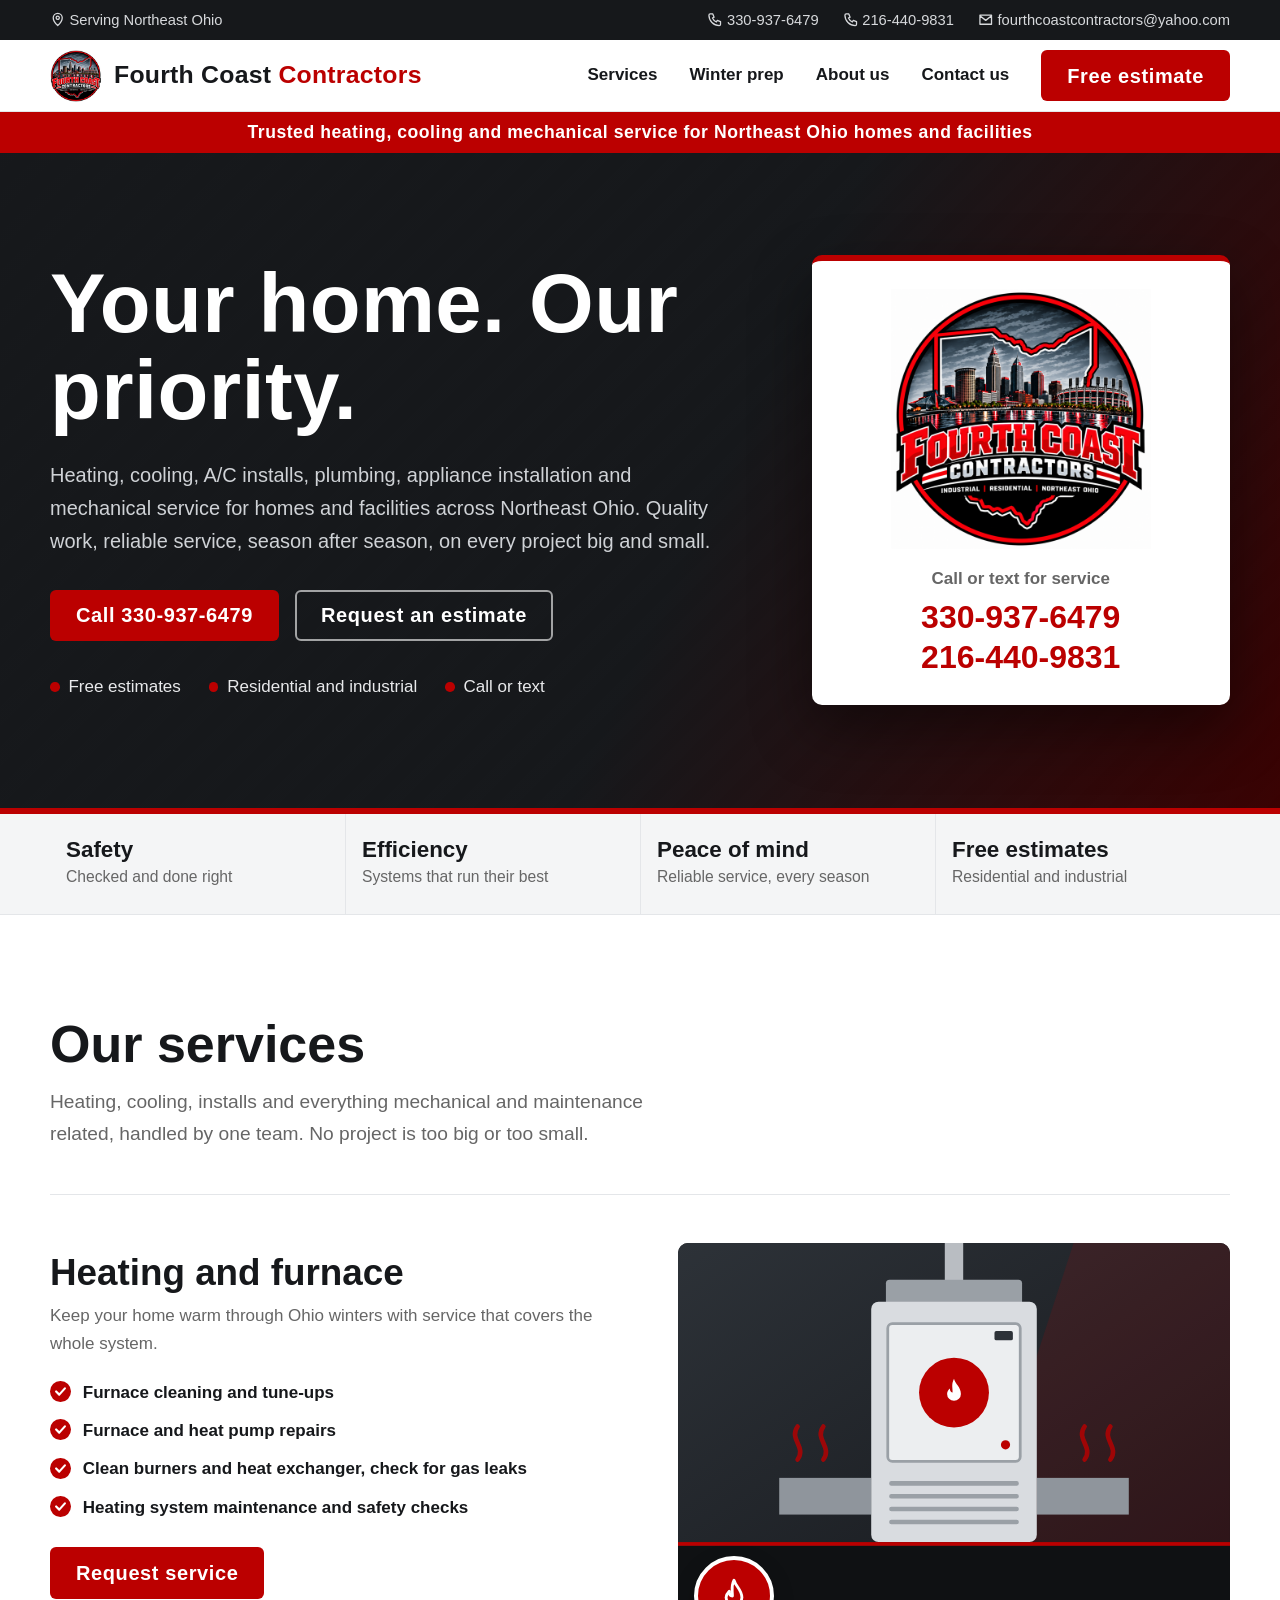
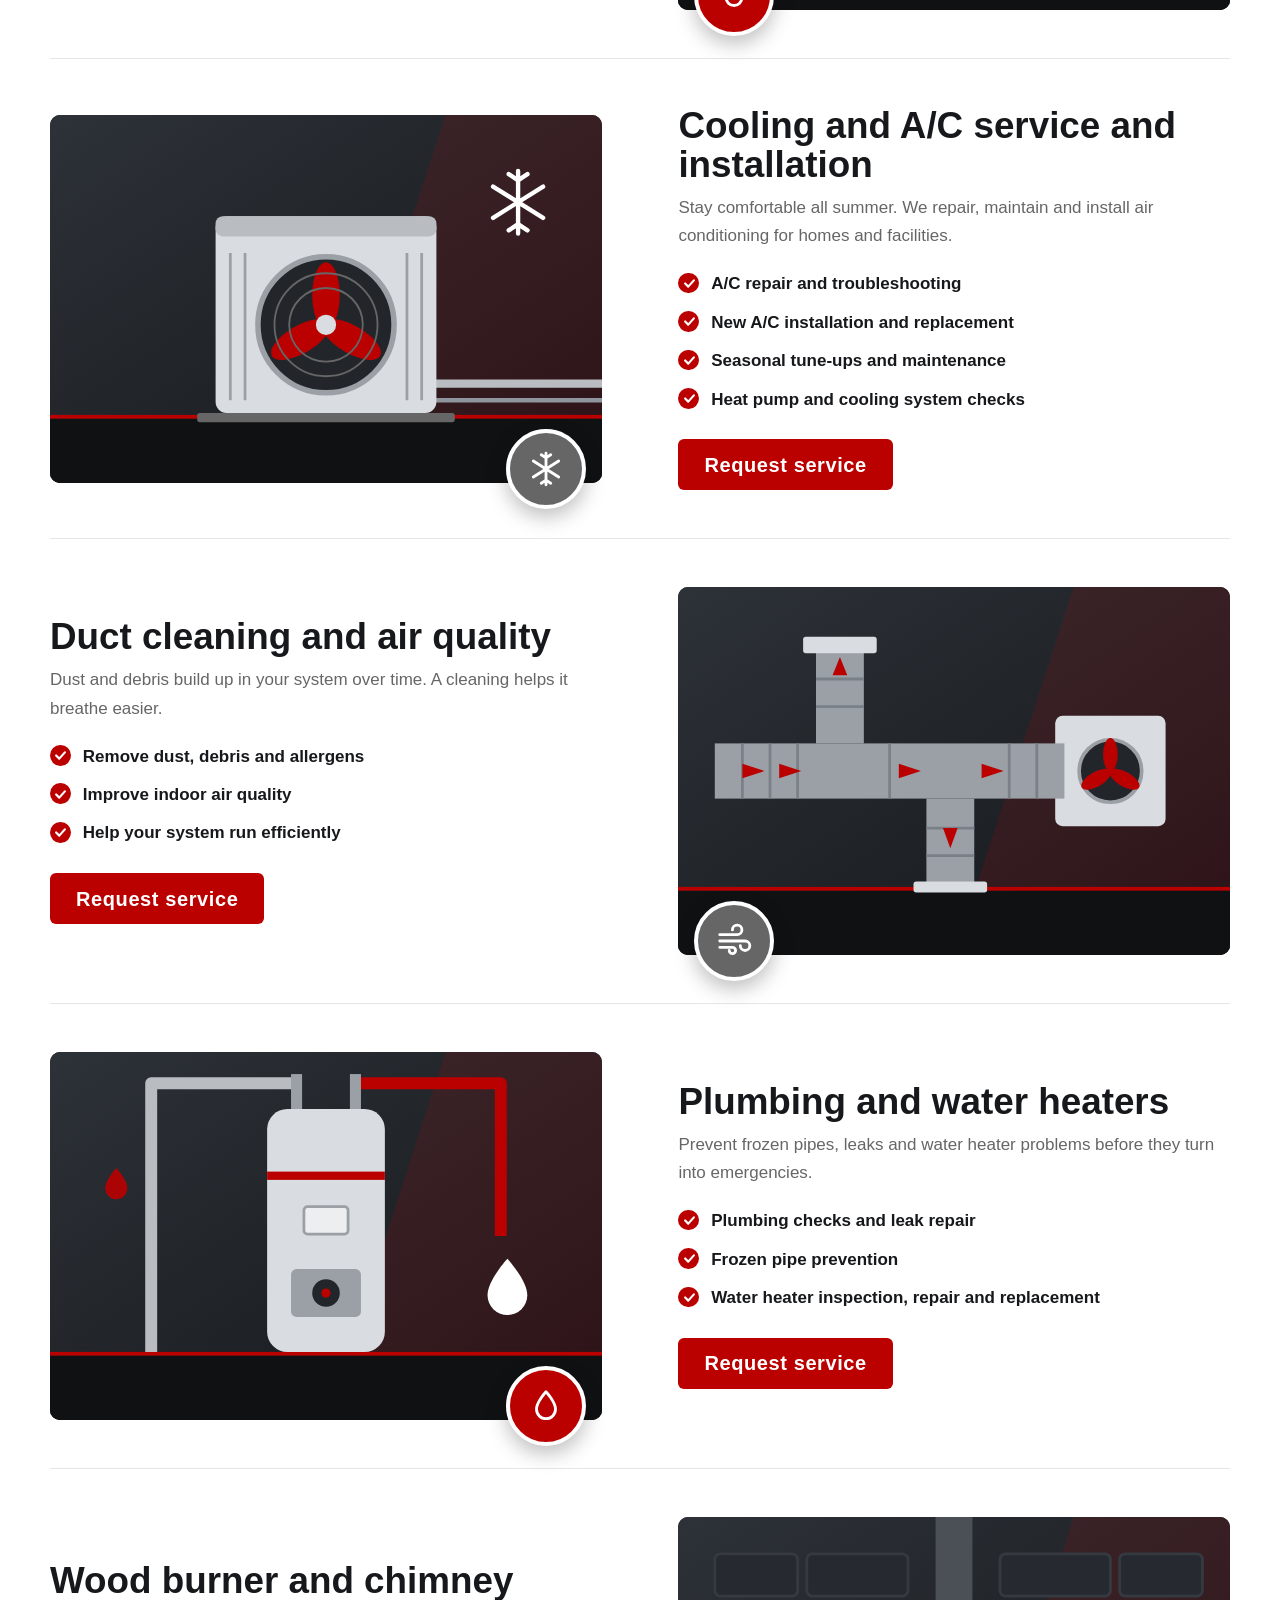
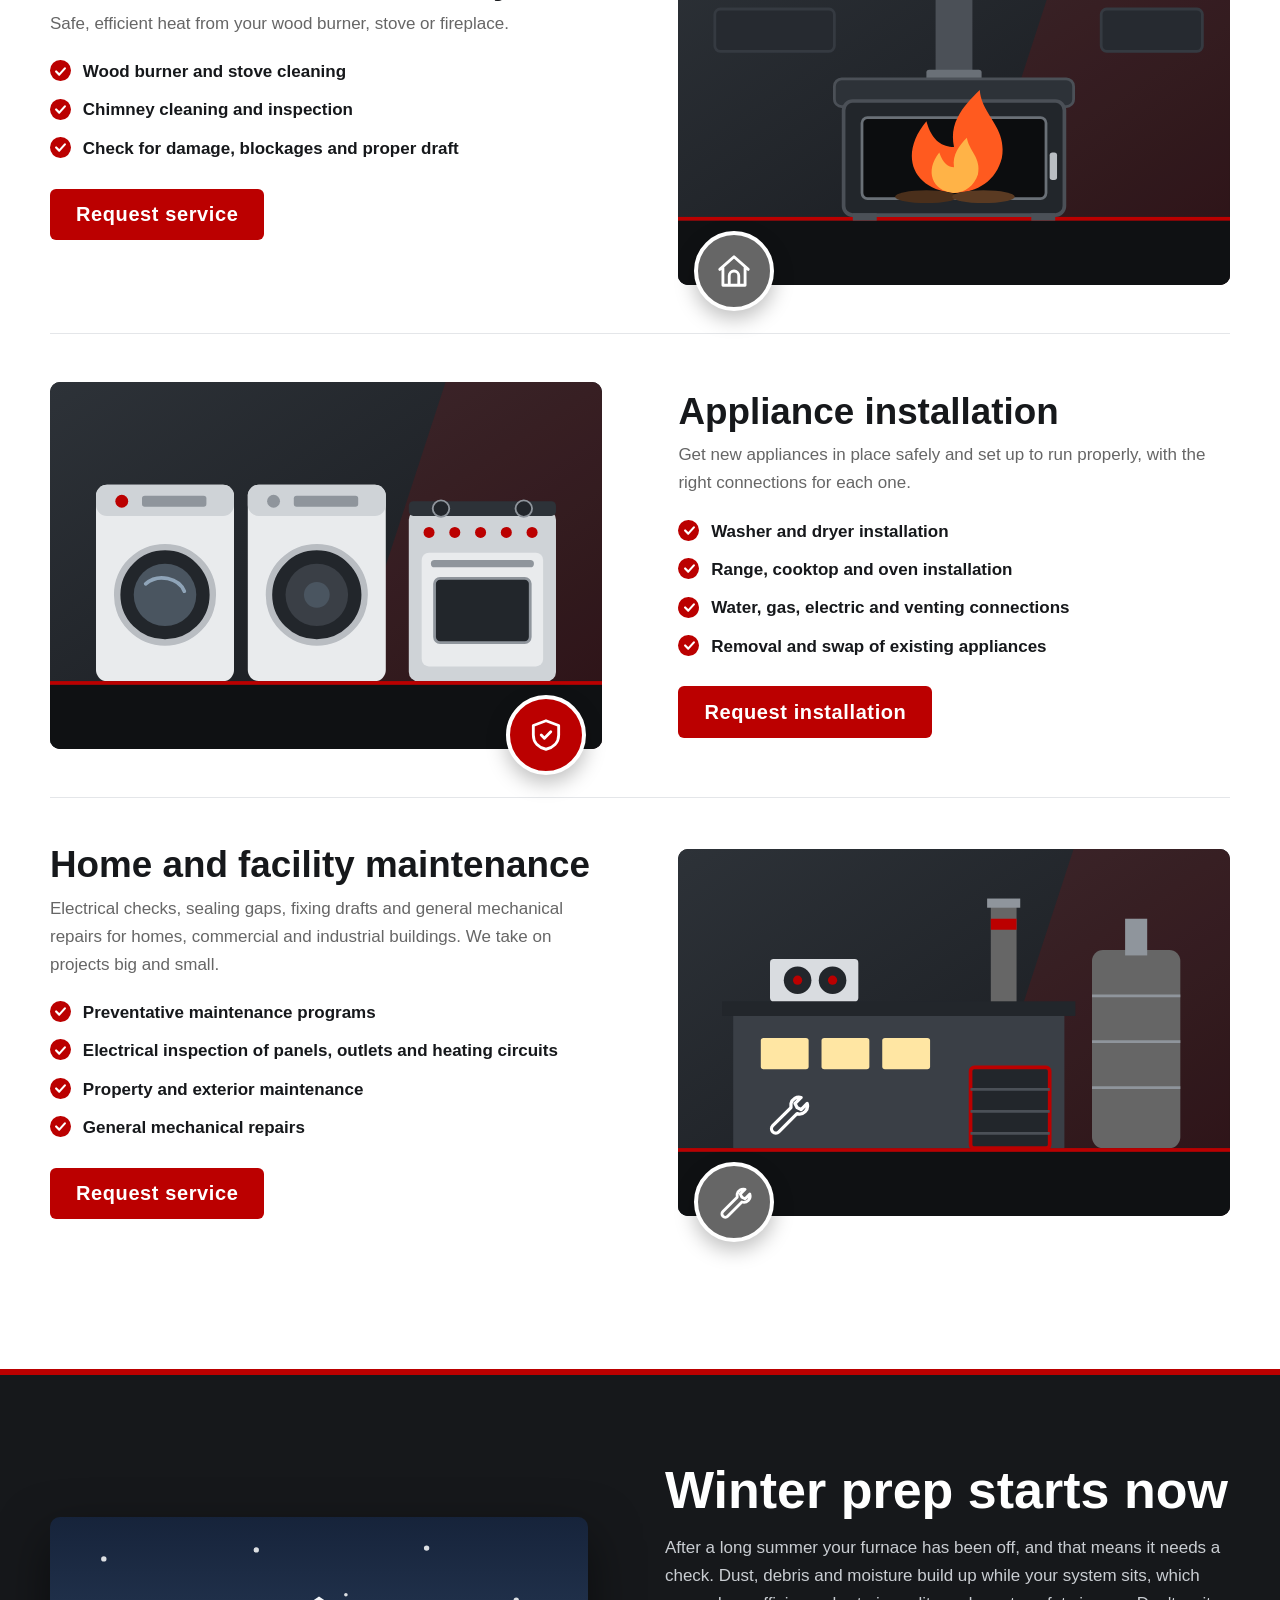
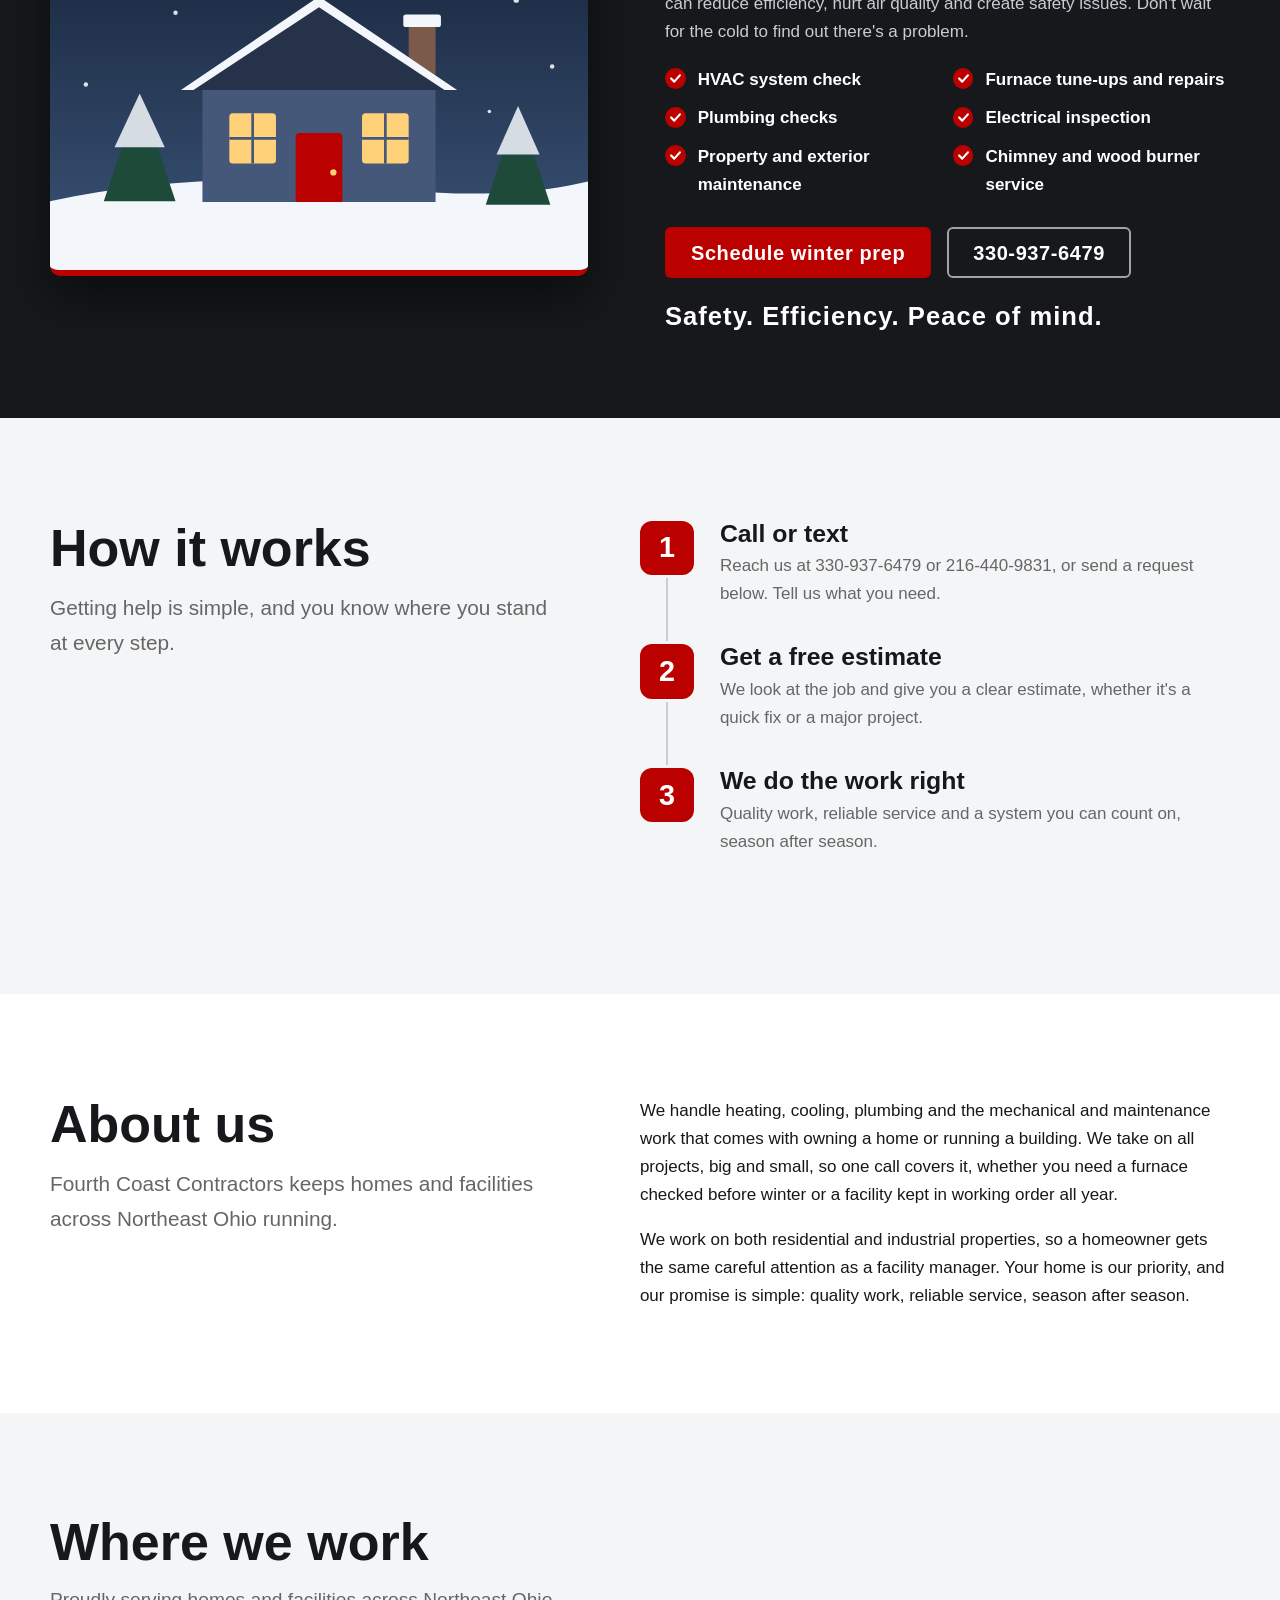
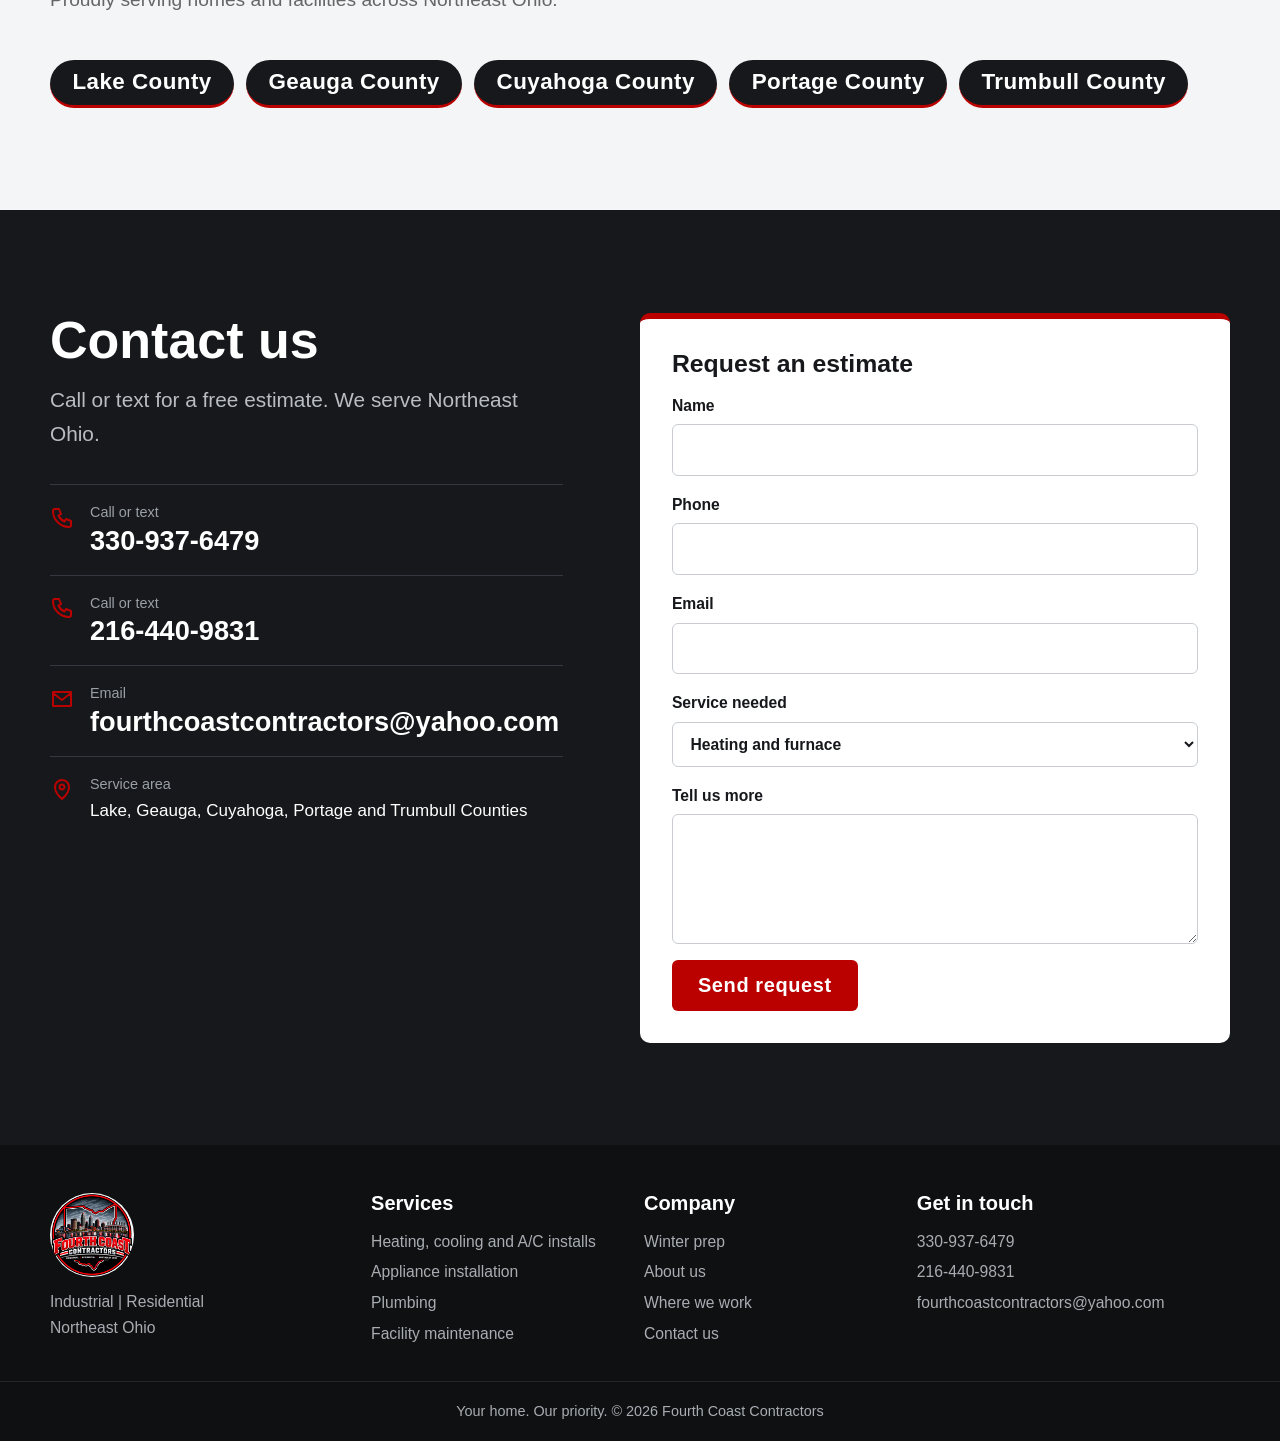
==== commit b2dde8e8: "Add files via upload" ====
--- a/index.html
+++ b/index.html
@@ -3,8 +3,8 @@
 <head>
 <meta charset="utf-8">
 <meta name="viewport" content="width=device-width, initial-scale=1">
-<title>Fourth Coast Contractors | HVAC, Plumbing &amp; Mechanical Service in Northeast Ohio</title>
-<meta name="description" content="Residential and industrial heating, cooling, plumbing and mechanical maintenance across Northeast Ohio. Projects big and small. Call or text 330-937-6479.">
+<title>Fourth Coast Contractors | HVAC, Plumbing &amp; Mechanical Service in Lake, Geauga, Cuyahoga, Portage &amp; Trumbull Counties</title>
+<meta name="description" content="Residential and industrial heating, A/C service and installation, plumbing, appliance installation and mechanical maintenance across Northeast Ohio. Projects big and small. Call or text 330-937-6479.">
 <meta property="og:title" content="Fourth Coast Contractors">
 <meta property="og:description" content="Home and facility heating, cooling, plumbing and mechanical service in Northeast Ohio.">
 <meta property="og:image" content="logo.png">
@@ -30,6 +30,7 @@
     <symbol id="i-phone" viewBox="0 0 24 24"><path d="M5 3h4l2 5-2.5 1.5a11 11 0 0 0 6 6L16 13l5 2v4a2 2 0 0 1-2 2A16 16 0 0 1 3 5a2 2 0 0 1 2-2z"/></symbol>
     <symbol id="i-mail" viewBox="0 0 24 24"><path d="M3 5h18v14H3zM3 6l9 7 9-7"/></symbol>
     <symbol id="i-pin" viewBox="0 0 24 24"><path d="M12 21s7-6 7-12a7 7 0 0 0-14 0c0 6 7 12 7 12zM12 11.5a2.5 2.5 0 1 0 0-5 2.5 2.5 0 0 0 0 5z"/></symbol>
+      <symbol id="i-wind" viewBox="0 0 24 24"><path d="M3 8h11a3 3 0 1 0-3-3M3 12h16a3 3 0 1 1-3 3M3 16h8a2 2 0 1 1-2 2"/></symbol>
   </defs>
 </svg>
 
@@ -55,21 +56,22 @@
     <button class="menu-btn" aria-expanded="false" aria-controls="nav">Menu</button>
     <nav id="nav" class="nav" aria-label="Main">
       <a href="#services">Services</a>
-      <a href="#why">Why us</a>
+      <a href="#winter">Winter prep</a>
       <a href="#about">About us</a>
       <a href="#contact">Contact us</a>
       <a class="btn btn-red" href="#contact">Free estimate</a>
     </nav>
   </div>
 </header>
+<div class="tagline">Trusted heating, cooling and mechanical service for Northeast Ohio homes and facilities</div>
 
 <main id="main">
 
 <section class="hero" id="top">
   <div class="wrap hero-in">
     <div class="hero-copy">
-      <h1>Heating, cooling, plumbing and mechanical service you can count on.</h1>
-      <p>One contractor for your home or facility. Residential and industrial work across Northeast Ohio, and we handle every project, big and small.</p>
+      <h1>Your home. Our priority.</h1>
+      <p>Heating, cooling, A/C installs, plumbing, appliance installation and mechanical service for homes and facilities across Northeast Ohio. Quality work, reliable service, season after season, on every project big and small.</p>
       <div class="actions">
         <a class="btn btn-red" href="tel:+13309376479">Call 330-937-6479</a>
         <a class="btn btn-outline" href="#contact">Request an estimate</a>
@@ -91,10 +93,10 @@
 
 <section class="trust">
   <div class="wrap trust-in">
-    <div><strong>Home and facility</strong><span>Residential and industrial</span></div>
-    <div><strong>Free estimates</strong><span>Clear pricing up front</span></div>
-    <div><strong>Reliable service</strong><span>Season after season</span></div>
-    <div><strong>Northeast Ohio</strong><span>Local and ready to roll</span></div>
+    <div><strong>Safety</strong><span>Checked and done right</span></div>
+    <div><strong>Efficiency</strong><span>Systems that run their best</span></div>
+    <div><strong>Peace of mind</strong><span>Reliable service, every season</span></div>
+    <div><strong>Free estimates</strong><span>Residential and industrial</span></div>
   </div>
 </section>
 
@@ -102,42 +104,147 @@
   <div class="wrap">
     <div class="sec-head">
       <h2>Our services</h2>
-      <p>Everything mechanical and maintenance related, handled by one team. No project is too big or too small.</p>
-    </div>
-    <div class="grid">
-      <article class="card"><svg class="ic-lg"><use href="#i-flame"/></svg><h3>Heating and furnace</h3><p>Furnace and heat pump inspections, tune-ups and repairs that prevent breakdowns and improve efficiency.</p></article>
-      <article class="card"><svg class="ic-lg"><use href="#i-snow"/></svg><h3>Cooling and A/C</h3><p>Air conditioning service and heating system maintenance so your system is ready in every season.</p></article>
-      <article class="card"><svg class="ic-lg"><use href="#i-drop"/></svg><h3>Plumbing</h3><p>Leak repair, frozen pipe prevention, fixtures and drains for homes and facilities.</p></article>
-      <article class="card"><svg class="ic-lg"><use href="#i-tank"/></svg><h3>Water heaters</h3><p>Inspection, repair and replacement, plus maintenance that extends the life of your tank.</p></article>
-      <article class="card"><svg class="ic-lg"><use href="#i-hearth"/></svg><h3>Wood burner and chimney</h3><p>Inspection, cleaning and servicing for wood burners, stoves and chimneys.</p></article>
-      <article class="card"><svg class="ic-lg"><use href="#i-wrench"/></svg><h3>Home maintenance</h3><p>Preventative maintenance, electrical checks, sealing gaps and fixing drafts to protect your home.</p></article>
-      <article class="card"><svg class="ic-lg"><use href="#i-build"/></svg><h3>Industrial and facility</h3><p>General mechanical repairs and scheduled maintenance for commercial and industrial buildings.</p></article>
-      <article class="card"><svg class="ic-lg"><use href="#i-check"/></svg><h3>Projects big and small</h3><p>From quick repairs to major installs, we take on every job and do it right.</p></article>
-    </div>
-  </div>
-</section>
-
-<section class="winter">
-  <div class="wrap winter-in">
+      <p>Heating, cooling, installs and everything mechanical and maintenance related, handled by one team. No project is too big or too small.</p>
+    </div>
+
+    <div class="svc">
+      <div class="media"><img src="img-heating.svg" alt="Illustration of a gas furnace" width="600" height="400" loading="lazy"><span class="badge"><svg><use href="#i-flame"/></svg></span></div>
+      <div>
+        <h3>Heating and furnace</h3>
+        <p>Keep your home warm through Ohio winters with service that covers the whole system.</p>
+        <ul class="checks">
+          <li>Furnace cleaning and tune-ups</li>
+          <li>Furnace and heat pump repairs</li>
+          <li>Clean burners and heat exchanger, check for gas leaks</li>
+          <li>Heating system maintenance and safety checks</li>
+        </ul>
+        <a class="btn btn-red" href="#contact">Request service</a>
+      </div>
+    </div>
+
+    <div class="svc">
+      <div class="media"><img src="img-cooling.svg" alt="Illustration of an outdoor A/C unit" width="600" height="400" loading="lazy"><span class="badge b-gray"><svg><use href="#i-snow"/></svg></span></div>
+      <div>
+        <h3>Cooling and A/C service and installation</h3>
+        <p>Stay comfortable all summer. We repair, maintain and install air conditioning for homes and facilities.</p>
+        <ul class="checks">
+          <li>A/C repair and troubleshooting</li>
+          <li>New A/C installation and replacement</li>
+          <li>Seasonal tune-ups and maintenance</li>
+          <li>Heat pump and cooling system checks</li>
+        </ul>
+        <a class="btn btn-red" href="#contact">Request service</a>
+      </div>
+    </div>
+
+    <div class="svc">
+      <div class="media"><img src="img-duct.svg" alt="Illustration of ductwork" width="600" height="400" loading="lazy"><span class="badge b-gray"><svg><use href="#i-wind"/></svg></span></div>
+      <div>
+        <h3>Duct cleaning and air quality</h3>
+        <p>Dust and debris build up in your system over time. A cleaning helps it breathe easier.</p>
+        <ul class="checks">
+          <li>Remove dust, debris and allergens</li>
+          <li>Improve indoor air quality</li>
+          <li>Help your system run efficiently</li>
+        </ul>
+        <a class="btn btn-red" href="#contact">Request service</a>
+      </div>
+    </div>
+
+    <div class="svc">
+      <div class="media"><img src="img-plumbing.svg" alt="Illustration of a water heater and pipes" width="600" height="400" loading="lazy"><span class="badge"><svg><use href="#i-drop"/></svg></span></div>
+      <div>
+        <h3>Plumbing and water heaters</h3>
+        <p>Prevent frozen pipes, leaks and water heater problems before they turn into emergencies.</p>
+        <ul class="checks">
+          <li>Plumbing checks and leak repair</li>
+          <li>Frozen pipe prevention</li>
+          <li>Water heater inspection, repair and replacement</li>
+        </ul>
+        <a class="btn btn-red" href="#contact">Request service</a>
+      </div>
+    </div>
+
+    <div class="svc">
+      <div class="media"><img src="img-woodburner.svg" alt="Illustration of a wood burner" width="600" height="400" loading="lazy"><span class="badge b-gray"><svg><use href="#i-hearth"/></svg></span></div>
+      <div>
+        <h3>Wood burner and chimney</h3>
+        <p>Safe, efficient heat from your wood burner, stove or fireplace.</p>
+        <ul class="checks">
+          <li>Wood burner and stove cleaning</li>
+          <li>Chimney cleaning and inspection</li>
+          <li>Check for damage, blockages and proper draft</li>
+        </ul>
+        <a class="btn btn-red" href="#contact">Request service</a>
+      </div>
+    </div>
+
+    <div class="svc">
+      <div class="media"><img src="img-appliance.svg" alt="Illustration of a washer, dryer and range" width="600" height="400" loading="lazy"><span class="badge"><svg><use href="#i-check"/></svg></span></div>
+      <div>
+        <h3>Appliance installation</h3>
+        <p>Get new appliances in place safely and set up to run properly, with the right connections for each one.</p>
+        <ul class="checks">
+          <li>Washer and dryer installation</li>
+          <li>Range, cooktop and oven installation</li>
+          <li>Water, gas, electric and venting connections</li>
+          <li>Removal and swap of existing appliances</li>
+        </ul>
+        <a class="btn btn-red" href="#contact">Request installation</a>
+      </div>
+    </div>
+
+    <div class="svc">
+      <div class="media"><img src="img-facility.svg" alt="Illustration of an industrial building with rooftop units" width="600" height="400" loading="lazy"><span class="badge b-gray"><svg><use href="#i-wrench"/></svg></span></div>
+      <div>
+        <h3>Home and facility maintenance</h3>
+        <p>Electrical checks, sealing gaps, fixing drafts and general mechanical repairs for homes, commercial and industrial buildings. We take on projects big and small.</p>
+        <ul class="checks">
+          <li>Preventative maintenance programs</li>
+          <li>Electrical inspection of panels, outlets and heating circuits</li>
+          <li>Property and exterior maintenance</li>
+          <li>General mechanical repairs</li>
+        </ul>
+        <a class="btn btn-red" href="#contact">Request service</a>
+      </div>
+    </div>
+  </div>
+</section>
+
+<section class="prep" id="winter">
+  <div class="wrap prep-in">
+    <img src="img-winter-home.svg" alt="Illustration of a home in the snow with warm lights on" width="600" height="400" loading="lazy">
     <div>
-      <h2>Winter is coming. Is your home ready?</h2>
-      <p>Our winter prep service covers your heating system, plumbing, electrical and exterior so nothing fails when temperatures drop. Don't wait until it's too late.</p>
-    </div>
-    <a class="btn btn-white" href="#contact">Schedule winter prep</a>
-  </div>
-</section>
-
-<section class="section alt" id="why">
-  <div class="wrap">
-    <div class="sec-head">
-      <h2>Why customers choose us</h2>
-    </div>
-    <div class="why">
-      <div><svg class="ic-lg"><use href="#i-check"/></svg><h3>Reliable</h3><p>We show up when we say we will and finish what we start.</p></div>
-      <div><svg class="ic-lg"><use href="#i-wrench"/></svg><h3>Professional</h3><p>Quality workmanship and clear communication on every job.</p></div>
-      <div><svg class="ic-lg"><use href="#i-build"/></svg><h3>Home to facility</h3><p>The same careful service whether it's your house or your plant.</p></div>
-      <div><svg class="ic-lg"><use href="#i-pin"/></svg><h3>Local</h3><p>Based in and serving Northeast Ohio.</p></div>
-    </div>
+      <h2>Winter prep starts now</h2>
+      <p>After a long summer your furnace has been off, and that means it needs a check. Dust, debris and moisture build up while your system sits, which can reduce efficiency, hurt air quality and create safety issues. Don't wait for the cold to find out there's a problem.</p>
+      <ul class="checks on-dark">
+        <li>HVAC system check</li>
+        <li>Furnace tune-ups and repairs</li>
+        <li>Plumbing checks</li>
+        <li>Electrical inspection</li>
+        <li>Property and exterior maintenance</li>
+        <li>Chimney and wood burner service</li>
+      </ul>
+      <div class="actions">
+        <a class="btn btn-red" href="#contact">Schedule winter prep</a>
+        <a class="btn btn-outline" href="tel:+13309376479">330-937-6479</a>
+      </div>
+      <p class="motto">Safety. Efficiency. Peace of mind.</p>
+    </div>
+  </div>
+</section>
+
+<section class="section alt" id="how">
+  <div class="wrap split">
+    <div>
+      <h2>How it works</h2>
+      <p class="lead">Getting help is simple, and you know where you stand at every step.</p>
+    </div>
+    <ol class="steps">
+      <li><h3>Call or text</h3><p>Reach us at 330-937-6479 or 216-440-9831, or send a request below. Tell us what you need.</p></li>
+      <li><h3>Get a free estimate</h3><p>We look at the job and give you a clear estimate, whether it's a quick fix or a major project.</p></li>
+      <li><h3>We do the work right</h3><p>Quality work, reliable service and a system you can count on, season after season.</p></li>
+    </ol>
   </div>
 </section>
 
@@ -149,8 +256,20 @@
     </div>
     <div class="prose">
       <p>We handle heating, cooling, plumbing and the mechanical and maintenance work that comes with owning a home or running a building. We take on all projects, big and small, so one call covers it, whether you need a furnace checked before winter or a facility kept in working order all year.</p>
-      <p>We work on both residential and industrial properties, so a homeowner gets the same careful attention as a facility manager. Our promise is simple: quality work, reliable service, season after season.</p>
-    </div>
+      <p>We work on both residential and industrial properties, so a homeowner gets the same careful attention as a facility manager. Your home is our priority, and our promise is simple: quality work, reliable service, season after season.</p>
+    </div>
+  </div>
+</section>
+
+<section class="section alt" id="area">
+  <div class="wrap">
+    <div class="sec-head">
+      <h2>Where we work</h2>
+      <p>Proudly serving homes and facilities across Northeast Ohio.</p>
+    </div>
+    <ul class="chips">
+      <li>Lake County</li><li>Geauga County</li><li>Cuyahoga County</li><li>Portage County</li><li>Trumbull County</li>
+    </ul>
   </div>
 </section>
 
@@ -163,7 +282,7 @@
         <li><svg class="ic"><use href="#i-phone"/></svg><div><small>Call or text</small><a href="tel:+13309376479">330-937-6479</a></div></li>
         <li><svg class="ic"><use href="#i-phone"/></svg><div><small>Call or text</small><a href="tel:+12164409831">216-440-9831</a></div></li>
         <li><svg class="ic"><use href="#i-mail"/></svg><div><small>Email</small><a href="mailto:fourthcoastcontractors@yahoo.com">fourthcoastcontractors@yahoo.com</a></div></li>
-        <li><svg class="ic"><use href="#i-pin"/></svg><div><small>Service area</small>Northeast Ohio</div></li>
+        <li><svg class="ic"><use href="#i-pin"/></svg><div><small>Service area</small>Lake, Geauga, Cuyahoga, Portage and Trumbull Counties</div></li>
       </ul>
     </div>
     <!-- Opens the visitor's email app. To receive submissions directly, replace the action with a Formspree URL (see README). -->
@@ -172,7 +291,12 @@
       <label>Name <input type="text" name="Name" autocomplete="name" required></label>
       <label>Phone <input type="tel" name="Phone" autocomplete="tel" required></label>
       <label>Email <input type="email" name="Email" autocomplete="email"></label>
-      <label>What do you need? <textarea name="Message" rows="4" required></textarea></label>
+      <label>Service needed
+        <select name="Service">
+          <option>Heating and furnace</option><option>A/C service</option><option>A/C installation</option><option>Duct cleaning</option><option>Plumbing and water heaters</option><option>Appliance installation</option><option>Wood burner and chimney</option><option>Winter prep</option><option>Home or facility maintenance</option><option>Other project</option>
+        </select>
+      </label>
+      <label>Tell us more <textarea name="Message" rows="4" required></textarea></label>
       <button class="btn btn-red" type="submit">Send request</button>
     </form>
   </div>
@@ -183,12 +307,14 @@
 <footer class="footer">
   <div class="wrap footer-in">
     <div class="f-brand"><img src="logo.png" alt="Fourth Coast Contractors" width="84" height="84"><p>Industrial | Residential<br>Northeast Ohio</p></div>
-    <div><h4>Services</h4><a href="#services">Heating and cooling</a><a href="#services">Plumbing</a><a href="#services">Facility maintenance</a></div>
-    <div><h4>Company</h4><a href="#about">About us</a><a href="#why">Why us</a><a href="#contact">Contact us</a></div>
+    <div><h4>Services</h4><a href="#services">Heating, cooling and A/C installs</a><a href="#services">Appliance installation</a><a href="#services">Plumbing</a><a href="#services">Facility maintenance</a></div>
+    <div><h4>Company</h4><a href="#winter">Winter prep</a><a href="#about">About us</a><a href="#area">Where we work</a><a href="#contact">Contact us</a></div>
     <div><h4>Get in touch</h4><a href="tel:+13309376479">330-937-6479</a><a href="tel:+12164409831">216-440-9831</a><a href="mailto:fourthcoastcontractors@yahoo.com">fourthcoastcontractors@yahoo.com</a></div>
   </div>
-  <p class="copy">&copy; <span id="yr">2026</span> Fourth Coast Contractors. All rights reserved.</p>
+  <p class="copy">Your home. Our priority. &copy; <span id="yr">2026</span> Fourth Coast Contractors</p>
 </footer>
+
+<div class="mbar"><a href="tel:+13309376479">Call us</a><a href="#contact">Free estimate</a></div>
 
 <script src="main.js"></script>
 </body>
--- a/styles.css
+++ b/styles.css
@@ -155,3 +155,57 @@
   .topbar .wrap{justify-content:center;text-align:center}
 }
 @media (prefers-reduced-motion:reduce){html{scroll-behavior:auto}.card{transition:none}.card:hover{transform:none}}
+
+/* ---- v3 additions ---- */
+.tagline{background:var(--scarlet);color:#fff;text-align:center;font:700 1.1rem/1.3 var(--head);letter-spacing:.03em;padding:.55rem 1rem}
+.svc{display:grid;grid-template-columns:1fr 1fr;gap:clamp(2.5rem,6vw,5rem);align-items:center;padding:3rem 0;border-top:1px solid var(--line)}
+.svc:nth-of-type(even) .media{order:2}
+.media{position:relative;aspect-ratio:3/2;border-radius:var(--radius)}
+.media>img{width:100%;height:100%;object-fit:cover;border-radius:var(--radius)}
+.media.panel{display:grid;place-items:center;background:linear-gradient(135deg,var(--ink),#2e3238);border-radius:var(--radius)}
+.media .big{width:30%;height:auto;aspect-ratio:1;fill:none;stroke:rgba(255,255,255,.85);stroke-width:1.2;stroke-linecap:round;stroke-linejoin:round}
+.badge{position:absolute;right:16px;bottom:-26px;width:80px;height:80px;border-radius:50%;background:var(--scarlet);border:4px solid #fff;display:grid;place-items:center;box-shadow:0 8px 20px rgba(0,0,0,.25)}
+.svc:nth-of-type(even) .badge{right:auto;left:16px}
+.badge.b-gray{background:var(--gray)}
+.badge svg{width:38px;height:38px;fill:none;stroke:#fff;stroke-width:1.8;stroke-linecap:round;stroke-linejoin:round}
+.svc h3{font-size:2.3rem;margin-bottom:.6rem}
+.svc p{color:var(--gray)}
+.checks{list-style:none;margin:1.25rem 0 1.6rem;padding:0;display:grid;gap:.65rem}
+.checks li{display:flex;gap:.75rem;font-weight:600;align-items:flex-start}
+.checks li::before{content:"";flex:none;width:1.3rem;height:1.3rem;margin-top:.15rem;border-radius:50%;background:var(--scarlet) url("data:image/svg+xml,%3Csvg xmlns='http://www.w3.org/2000/svg' viewBox='0 0 24 24' fill='none' stroke='white' stroke-width='3.5' stroke-linecap='round' stroke-linejoin='round'%3E%3Cpath d='M5 12l5 5 9-10'/%3E%3C/svg%3E") center/70% no-repeat}
+
+.prep{background:var(--ink);color:#fff;border-top:6px solid var(--scarlet)}
+.prep-in{display:grid;grid-template-columns:1fr 1.05fr;gap:clamp(2rem,6vw,5rem);align-items:center;padding:clamp(3rem,7vw,5.5rem) 0}
+.prep-in>img{width:100%;border-radius:var(--radius);box-shadow:0 20px 50px rgba(0,0,0,.5);border-bottom:6px solid var(--scarlet)}
+.prep h2{margin-bottom:1rem}
+.prep p{color:#c9cdd2}
+.checks.on-dark{grid-template-columns:1fr 1fr;color:#fff;margin-bottom:1.75rem}
+.motto{margin-top:1.5rem;font:800 1.6rem/1.1 var(--head);color:#fff!important;letter-spacing:.04em}
+
+.steps{list-style:none;margin:0;padding:0}
+.steps li{position:relative;padding:0 0 2.25rem 5rem;counter-increment:s}
+.steps{counter-reset:s}
+.steps li::before{content:counter(s);position:absolute;left:0;top:0;width:3.4rem;height:3.4rem;border-radius:12px;background:var(--scarlet);color:#fff;display:grid;place-items:center;font:800 1.8rem var(--head)}
+.steps li:not(:last-child)::after{content:"";position:absolute;left:1.6rem;top:3.6rem;bottom:.2rem;width:2px;background:#c9cdd2}
+.steps p{color:var(--gray);margin-top:.35rem;max-width:32em}
+
+.chips{display:flex;flex-wrap:wrap;gap:.75rem;margin:0;padding:0;list-style:none}
+.chips li{background:var(--ink);color:#fff;padding:.7rem 1.4rem;border-radius:999px;font:700 1.4rem/1 var(--head);letter-spacing:.02em;border-bottom:3px solid var(--scarlet)}
+
+.form select{font:inherit;padding:.75rem .85rem;border:1px solid #c9cdd2;border-radius:6px;background:#fff;color:var(--ink)}
+
+.mbar{display:none}
+@media (max-width:860px){
+  .svc{grid-template-columns:1fr;gap:2.5rem;padding:2.25rem 0}
+  .svc:nth-of-type(even) .media{order:0}
+  .prep-in{grid-template-columns:1fr}
+  .checks.on-dark{grid-template-columns:1fr}
+  body{padding-bottom:3.7rem}
+  .mbar{display:grid;grid-template-columns:1fr 1fr;position:fixed;left:0;right:0;bottom:0;z-index:60;box-shadow:0 -4px 16px rgba(0,0,0,.25)}
+  .mbar a{padding:1rem;text-align:center;color:#fff;background:var(--ink);font:800 1.3rem/1 var(--head);letter-spacing:.04em;text-decoration:none}
+  .mbar a+a{background:var(--scarlet)}
+}
+
+/* illustrations */
+.media>img{background:#16181b}
+.prep-in>img{aspect-ratio:3/2;object-fit:cover}
